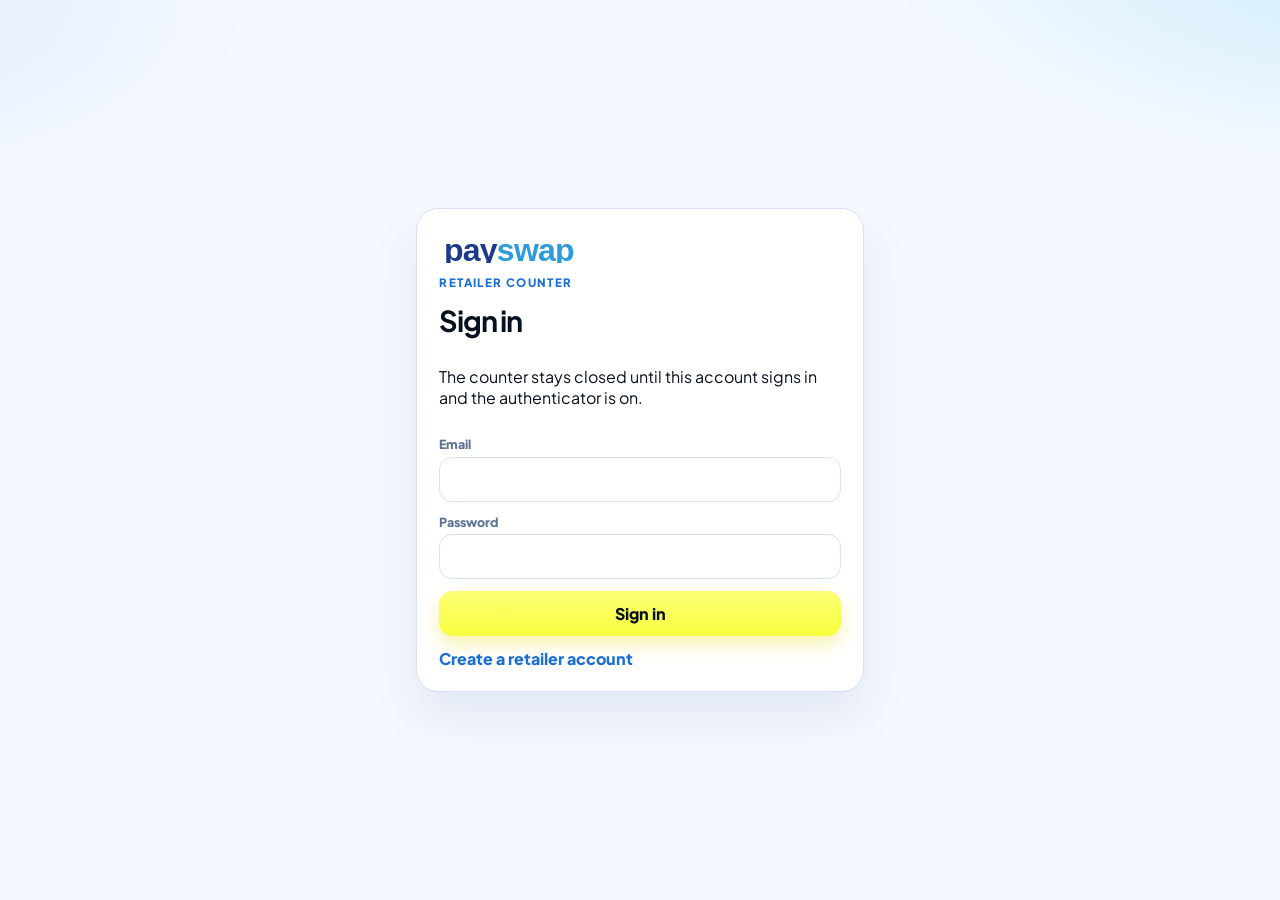
==== apps/payswap/index.html @ ba59623d "feat: connect both apps to the hub API ParkPe and PaySwap pages call the mounted session and voucher" ====
<!DOCTYPE html>
<html lang="en">
  <head>
    <meta charset="UTF-8" />
    <meta name="viewport" content="width=device-width, initial-scale=1" />
    <title>PaySwap</title>
    <link rel="icon" href="assets/payswap-logo.png" />
    <link rel="preconnect" href="https://fonts.googleapis.com" />
    <link rel="preconnect" href="https://fonts.gstatic.com" crossorigin />
    <link href="https://fonts.googleapis.com/css2?family=Plus+Jakarta+Sans:wght@500;600;700;800&family=Material+Symbols+Outlined:opsz,wght,FILL,GRAD@24,500,0,0&display=swap" rel="stylesheet" />
    <link rel="stylesheet" href="css/app.css?v=3" />
  </head>
  <body>
    <a class="skip" href="#content">Skip to counter</a>
    <div class="gate" id="gate">
      <form class="gate-card" id="auth-login" data-gate="login" autocomplete="on">
        <img src="assets/payswap-logo.svg" alt="PaySwap" />
        <p class="kicker">Retailer counter</p>
        <h1>Sign in</h1>
        <p>The counter stays closed until this account signs in and the authenticator is on.</p>
        <label class="field">Email<input name="email" type="email" autocomplete="username" required /></label>
        <label class="field">Password<input name="password" type="password" autocomplete="current-password" required /></label>
        <p class="error" data-auth-error hidden></p>
        <button class="btn yellow block" type="submit">Sign in</button>
        <button class="linkish" type="button" data-show="register">Create a retailer account</button>
      </form>
      <form class="gate-card" id="auth-register" data-gate="register" hidden autocomplete="on">
        <img src="assets/payswap-logo.svg" alt="PaySwap" />
        <p class="kicker">New outlet</p>
        <h1>Create account</h1>
        <p>Use 12 or more characters. The authenticator step comes right after this.</p>
        <label class="field">Email<input name="email" type="email" autocomplete="username" required /></label>
        <label class="field">Password<input name="password" type="password" autocomplete="new-password" minlength="12" required /></label>
        <p class="error" data-auth-error hidden></p>
        <button class="btn yellow block" type="submit">Create account</button>
        <button class="linkish" type="button" data-show="login">I already have an account</button>
      </form>
      <form class="gate-card" id="auth-mfa" data-gate="mfa" hidden>
        <p class="kicker">Second step</p>
        <h1>Authenticator code</h1>
        <p>Enter the 6-digit code from the authenticator app, or a backup code.</p>
        <label class="field">Code<input name="code" inputmode="text" autocomplete="one-time-code" required /></label>
        <p class="error" data-auth-error hidden></p>
        <button class="btn yellow block" type="submit">Open counter</button>
      </form>
      <section class="gate-card" id="auth-enroll" data-gate="enroll" hidden>
        <p class="kicker">Required</p>
        <h1>Turn on the authenticator</h1>
        <p>Add this key in Google Authenticator, Authy, or 1Password. The counter opens only after a code matches.</p>
        <button class="btn yellow block" type="button" id="start-enroll">Generate key</button>
        <p class="secret" data-enroll-secret hidden></p>
        <p class="codes" data-enroll-codes hidden></p>
        <form id="enroll-confirm">
          <label class="field">Code from the app<input name="code" inputmode="numeric" autocomplete="one-time-code" required /></label>
          <p class="error" data-auth-error hidden></p>
          <button class="btn yellow block" type="submit">Enable and open counter</button>
        </form>
      </section>
    </div>
    <div class="shell" hidden>
      <aside class="sidebar" id="sidebar">
        <a class="brand" href="#home">
          <img src="assets/payswap-logo.svg" alt="PaySwap" />
        </a>
        <nav aria-label="Retailer services">
          <p class="nav-label">Counter</p>
          <a class="nav is-on" href="#home" data-view="home"><span class="mi">dashboard</span> Home</a>
          <p class="nav-label">Services</p>
          <a class="nav" href="#aeps" data-view="aeps"><span class="mi">fingerprint</span> AEPS</a>
          <a class="nav" href="#dmt" data-view="dmt"><span class="mi">send</span> DMT</a>
          <a class="nav" href="#recharge" data-view="recharge"><span class="mi">smartphone</span> Recharges</a>
          <a class="nav" href="#bills" data-view="bills"><span class="mi">receipt_long</span> Bill pay</a>
          <a class="nav" href="#vouchers" data-view="vouchers"><span class="mi">confirmation_number</span> Vouchers</a>
          <p class="nav-label">Books</p>
          <a class="nav" href="#wallet" data-view="wallet"><span class="mi">account_balance_wallet</span> Float</a>
          <a class="nav" href="#transactions" data-view="transactions"><span class="mi">history</span> Transactions</a>
          <a class="nav" href="#support" data-view="support"><span class="mi">support_agent</span> Support</a>
        </nav>
        <div class="side-foot">
          <span class="live">Counter open</span>
          <strong>Outlet 1042</strong>
          <span>Gurugram</span>
          <button class="signout" id="logout" type="button">Sign out</button>
        </div>
      </aside>
      <div class="backdrop" hidden></div>
      <div class="workspace">
        <header class="top">
          <button class="icon-btn menu-btn" type="button" aria-label="Open menu" aria-expanded="false"><span class="mi">menu</span></button>
          <div>
            <p class="crumb" id="crumb">Home</p>
            <p class="outlet"><span class="live">Counter open</span> <span id="who">Outlet 1042 · Gurugram</span></p>
          </div>
          <a class="float-chip" href="#wallet">
            <span>Available float</span>
            <strong>₹48,250</strong>
          </a>
        </header>
        <main id="content" tabindex="-1">
          <div id="view"></div>
        </main>
      </div>
    </div>
    <div class="toast" id="toast" role="status" hidden></div>
    <script type="module" src="js/hub.js?v=1"></script>
    <script src="js/services.js?v=2"></script>
    <script src="js/session.js?v=1"></script>
    <script src="js/app.js?v=4"></script>
  </body>
</html>
---- apps/payswap/css/app.css ----
:root {
  --navy: #070e1f;
  --navy-2: #101e3d;
  --blue: #1b6fd4;
  --cyan: #00b4f0;
  --ice: #f4f8ff;
  --ink: #07101f;
  --muted: #5d7190;
  --line: #d7e3f4;
  --yellow: #f8ff3d;
  --lime: #c8ff00;
  --ok: #067647;
  --ok-bg: #dcfae6;
  --due: #b54708;
  --due-bg: #fef0c7;
  --side: 16.5rem;
  --header: 4.25rem;
  font-family: "Plus Jakarta Sans", Ubuntu, sans-serif;
  color: var(--ink);
  background: var(--ice);
}

* { box-sizing: border-box; }
[hidden] { display: none !important; }
body {
  margin: 0;
  min-height: 100dvh;
  background:
    radial-gradient(920px 420px at 110% -8%, rgba(0, 180, 240, 0.18), transparent 58%),
    radial-gradient(640px 360px at -8% 0%, rgba(27, 111, 212, 0.08), transparent 55%),
    var(--ice);
}
button, input, select { font: inherit; }
a { color: inherit; text-decoration: none; }
img { max-width: 100%; }

.mi {
  font-family: "Material Symbols Outlined";
  font-weight: normal;
  font-style: normal;
  font-size: 1.25rem;
  line-height: 1;
  display: inline-flex;
}

.skip {
  position: absolute;
  left: 0.75rem;
  top: -3rem;
  z-index: 20;
  background: var(--yellow);
  padding: 0.4rem 0.7rem;
  border-radius: 0.5rem;
}
.skip:focus { top: 0.75rem; }

.shell { min-height: 100dvh; }

.sidebar {
  position: fixed;
  inset: 0 auto 0 0;
  z-index: 30;
  display: flex;
  width: min(86vw, var(--side));
  flex-direction: column;
  gap: 0.35rem;
  background:
    radial-gradient(380px 160px at 0% 0%, rgba(0, 180, 240, 0.24), transparent 62%),
    linear-gradient(180deg, #10203c 0%, #070e1f 42%, #050914 100%);
  color: #f4f8ff;
  box-shadow: 12px 0 40px rgba(5, 9, 20, 0.12);
  padding: 1.1rem 0.85rem 1.25rem;
  transform: translateX(-105%);
  transition: transform 180ms ease;
}
.sidebar.is-open { transform: none; }

.brand {
  display: flex;
  align-items: center;
  margin-bottom: 0.35rem;
  padding: 0.15rem 0.45rem 0.85rem;
  border-bottom: 1px solid rgba(255, 255, 255, 0.08);
}
.brand img { height: 1.85rem; width: auto; max-width: 11.5rem; filter: saturate(1.15); }

.nav {
  display: flex;
  align-items: center;
  gap: 0.65rem;
  border-radius: 0.85rem;
  padding: 0.7rem 0.75rem;
  color: #c5d7ee;
  font-weight: 700;
}
.nav.is-on,
.nav:hover { background: rgba(255, 255, 255, 0.08); color: #fff; }
.nav .mi {
  width: 2rem;
  height: 2rem;
  place-items: center;
  border-radius: 0.65rem;
  background: rgba(255, 255, 255, 0.06);
  font-size: 1.15rem;
}
.nav.is-on { background: linear-gradient(90deg, rgba(0, 180, 240, 0.22), rgba(255, 255, 255, 0.04)); box-shadow: inset 3px 0 0 var(--cyan); }
.nav.is-on .mi { background: rgba(0, 180, 240, 0.28); color: #9aefff; }
.nav-label {
  margin: 0.85rem 0 0.15rem;
  padding: 0 0.75rem;
  color: #7f98b8;
  font-size: 0.68rem;
  font-weight: 800;
  letter-spacing: 0.12em;
  text-transform: uppercase;
}
.side-foot {
  margin-top: auto;
  display: grid;
  gap: 0.1rem;
  border-radius: 0.9rem;
  background: rgba(255, 255, 255, 0.05);
  padding: 0.75rem 0.85rem;
}
.side-foot strong { font-size: 0.92rem; }
.side-foot span:last-child { color: #8bb4d9; font-size: 0.75rem; font-weight: 700; }

.backdrop {
  position: fixed;
  inset: 0;
  z-index: 25;
  background: rgba(2, 4, 10, 0.45);
}

.workspace { min-width: 0; }

.top {
  position: sticky;
  top: 0;
  z-index: 10;
  display: flex;
  align-items: center;
  gap: 0.75rem;
  height: var(--header);
  border-bottom: 1px solid var(--line);
  background: rgba(244, 248, 255, 0.92);
  padding: 0 1rem;
  backdrop-filter: blur(10px);
}
.crumb { margin: 0; font-weight: 800; }
.outlet { margin: 0.1rem 0 0; color: var(--muted); font-size: 0.75rem; font-weight: 700; }
.live {
  display: inline-flex;
  align-items: center;
  gap: 0.35rem;
  margin-right: 0.35rem;
  color: var(--ok);
  font-weight: 800;
}
.live::before {
  content: "";
  width: 0.45rem;
  height: 0.45rem;
  border-radius: 50%;
  background: #12b76a;
  box-shadow: 0 0 0 4px rgba(18, 183, 106, 0.16);
}
.side-foot .live { margin: 0 0 0.2rem; font-size: 0.72rem; letter-spacing: 0.04em; text-transform: uppercase; }
.float-chip {
  margin-left: auto;
  display: grid;
  border-radius: 0.95rem;
  border: 1px solid rgba(0, 180, 240, 0.45);
  background: linear-gradient(180deg, #16315c, #070e1f);
  color: #fff;
  padding: 0.4rem 0.9rem;
  box-shadow: 0 10px 24px rgba(7, 14, 31, 0.16);
  transition: transform 160ms ease;
}
.float-chip:hover { transform: translateY(-1px); }
.float-chip span { color: #8bb4d9; font-size: 0.65rem; font-weight: 800; letter-spacing: 0.06em; text-transform: uppercase; }
.float-chip strong { font-size: 0.95rem; }
.icon-btn {
  display: grid;
  width: 2.5rem;
  height: 2.5rem;
  place-items: center;
  border: 1px solid var(--line);
  border-radius: 0.75rem;
  background: #fff;
  cursor: pointer;
}

main { padding: 1.1rem; }
.screen { display: grid; gap: 1rem; }

.hero, .card, .stat {
  border: 1px solid var(--line);
  border-radius: 1.15rem;
  background: #fff;
}
.hero {
  display: grid;
  gap: 0.35rem;
  border: 0;
  background:
    radial-gradient(circle at 100% 0%, rgba(0, 180, 240, 0.32), transparent 34%),
    linear-gradient(135deg, #ffffff 0%, #f5fbff 46%, #e4f5ff 100%);
  padding: 1.45rem 1.5rem;
  box-shadow: 0 18px 40px rgba(16, 42, 84, 0.07);
}
.kicker {
  margin: 0;
  color: var(--blue);
  font-size: 0.72rem;
  font-weight: 800;
  letter-spacing: 0.12em;
  text-transform: uppercase;
}
h1 { margin: 0; font-size: clamp(1.85rem, 3vw, 2.45rem); letter-spacing: -0.045em; }
.hero p, .card p { margin: 0.35rem 0 0; color: var(--muted); font-weight: 600; line-height: 1.5; }

.stats, .tiles, .split, .plans { display: grid; gap: 0.75rem; }
.stat { position: relative; overflow: hidden; padding: 1rem 1.05rem 0.95rem 1.1rem; }
.stat::before {
  content: "";
  position: absolute;
  left: 0;
  top: 0.85rem;
  bottom: 0.85rem;
  width: 3px;
  border-radius: 99px;
  background: linear-gradient(180deg, var(--cyan), var(--blue));
}
.stat:nth-child(2)::before { background: linear-gradient(180deg, #c8ff00, #1b6fd4); }
.stat:nth-child(3)::before { background: linear-gradient(180deg, var(--yellow), #00b4f0); }
.stat span { color: var(--muted); font-size: 0.75rem; font-weight: 700; }
.stat strong { display: block; margin-top: 0.25rem; font-size: 1.25rem; }

.tile, .op, .bank, .plan {
  display: flex;
  align-items: center;
  gap: 0.75rem;
  width: 100%;
  border: 1px solid var(--line);
  border-radius: 1rem;
  background: #fff;
  padding: 0.85rem;
  text-align: left;
  font-weight: 700;
  cursor: pointer;
  color: inherit;
}
.tile {
  display: grid;
  justify-items: start;
  min-height: 8.2rem;
  transition: transform 160ms ease, border-color 160ms ease, box-shadow 160ms ease;
}
.tile .mi, .mark {
  display: grid;
  width: 2.7rem;
  height: 2.7rem;
  place-items: center;
  border-radius: 0.85rem;
  background: linear-gradient(180deg, #f4fbff, #d9f3ff);
  color: #0b4f86;
}
.tile:hover, .op:hover, .bank:hover, .plan:hover {
  border-color: #7dcef0;
  transform: translateY(-2px);
  box-shadow: 0 12px 28px rgba(16, 62, 110, 0.08);
}
.plan { display: grid; justify-items: start; gap: 0.15rem; }
.plan small { color: var(--muted); font-weight: 700; }
.op.is-on, .bank.is-on, .tile.is-on {
  border-color: #0b4f86;
  background: #f3fbff;
  box-shadow: inset 3px 0 0 var(--cyan);
}
.plan.is-on { border-color: var(--navy); background: var(--navy); color: #fff; }
.plan.is-on small { color: #9fd8f2; }
.choice.is-on { border-color: var(--navy); background: var(--navy); color: #fff; }
.mark { flex: none; overflow: hidden; background: #fff; border: 1px solid var(--line); }
.mark img { width: 1.7rem; height: 1.7rem; object-fit: contain; }
.op span:last-child, .bank span:last-child { min-width: 0; }

.card { padding: 1rem; }
.card h2 { margin: 0 0 0.75rem; font-size: 1.05rem; }
.choices, .stack, .fields { display: grid; gap: 0.65rem; }
.choice {
  border: 1px solid var(--line);
  border-radius: 999px;
  background: #fff;
  padding: 0.45rem 0.8rem;
  font-weight: 800;
  cursor: pointer;
}
.choices { display: flex; flex-wrap: wrap; }

label.field { display: grid; gap: 0.3rem; font-size: 0.78rem; font-weight: 800; color: var(--muted); }
.field input, .field select, .field textarea {
  width: 100%;
  min-height: 2.8rem;
  border: 1px solid var(--line);
  border-radius: 0.8rem;
  padding: 0.65rem 0.75rem;
  color: var(--ink);
  font-weight: 700;
  outline: none;
}
.field textarea { min-height: 6rem; resize: vertical; }
.field input:focus, .field select:focus, .field textarea:focus { border-color: var(--cyan); box-shadow: 0 0 0 4px rgba(0, 180, 240, 0.18); }

.btn {
  display: inline-flex;
  min-height: 2.8rem;
  align-items: center;
  justify-content: center;
  gap: 0.35rem;
  width: fit-content;
  border: 0;
  border-radius: 0.85rem;
  background: var(--navy);
  color: var(--yellow);
  padding: 0 1rem;
  font-weight: 800;
  cursor: pointer;
}
.btn { transition: transform 160ms ease, box-shadow 160ms ease; }
.btn.yellow {
  background: linear-gradient(180deg, #fbff74, var(--yellow));
  color: var(--ink);
  box-shadow: 0 8px 18px rgba(232, 214, 20, 0.35);
}
.btn:hover { transform: translateY(-1px); }
.btn.block { width: 100%; }

.txn {
  display: flex;
  align-items: center;
  justify-content: space-between;
  gap: 0.75rem;
  border-bottom: 1px solid #eef3fb;
  padding: 0.75rem 0;
}
.txn:last-child { border-bottom: 0; }
.txn p { margin: 0.15rem 0 0; }
.txn strong { display: block; }
.pill {
  border-radius: 999px;
  padding: 0.15rem 0.45rem;
  font-size: 0.68rem;
  font-weight: 800;
  text-transform: uppercase;
}
.pill.ok { background: var(--ok-bg); color: var(--ok); }
.pill.wait { background: var(--due-bg); color: var(--due); }

.receipt {
  display: grid;
  gap: 0.35rem;
  border-radius: 1rem;
  background: #07101f;
  color: #f4f8ff;
  padding: 1rem;
}
.receipt span { color: #8bb4d9; font-size: 0.75rem; font-weight: 700; }
.receipt > strong, .receipt .kicker + strong { font-size: 1.35rem; }
.slip-row strong { font-size: 0.92rem; color: #fff; }

.ops { display: grid; gap: 0.45rem; max-height: 22rem; overflow: auto; }
.hint { color: var(--muted); font-size: 0.8rem; font-weight: 650; }

.toast {
  position: fixed;
  right: 1rem;
  bottom: 1rem;
  z-index: 40;
  max-width: 22rem;
  border-radius: 0.9rem;
  background: var(--navy);
  color: #fff;
  padding: 0.8rem 1rem;
  font-weight: 700;
}

@media (min-width: 720px) {
  .stats { grid-template-columns: repeat(3, minmax(0, 1fr)); }
  .tiles { grid-template-columns: repeat(2, minmax(0, 1fr)); }
  .fields.two { grid-template-columns: 1fr 1fr; }
  .plans { grid-template-columns: repeat(3, minmax(0, 1fr)); }
}
@media (min-width: 1024px) {
  .sidebar { transform: none; }
  .workspace { margin-left: var(--side); }
  .menu-btn, .backdrop { display: none !important; }
  .split { grid-template-columns: minmax(280px, 380px) minmax(0, 1fr); align-items: start; }
  .tiles { grid-template-columns: repeat(4, minmax(0, 1fr)); }
  .split > .panel { position: sticky; top: calc(var(--header) + 1rem); }
  main { padding: 1.4rem 1.6rem 2.4rem; }
}
@media (prefers-reduced-motion: reduce) {
  *, *::before, *::after { transition: none !important; }
}

:focus-visible { outline: 3px solid rgba(0, 180, 240, 0.55); outline-offset: 2px; }
main { max-width: 1180px; }

.page-head { display: grid; gap: 0.3rem; padding: 0.15rem 0.1rem 0.15rem; }
.page-head p { margin: 0; max-width: 40rem; color: var(--muted); font-weight: 600; }
.hero-row { align-items: end; }
.hero-row .btn { margin-top: 0.85rem; }

.stat em { display: block; margin-top: 0.35rem; color: var(--muted); font-size: 0.75rem; font-style: normal; font-weight: 700; }
.card, .stat, .tile, .op, .bank, .plan { box-shadow: 0 10px 30px rgba(16, 42, 84, 0.045); }
.card { border-radius: 1.25rem; }
.txn { border-radius: 0.8rem; padding: 0.75rem 0.35rem; }
.txn:hover { background: #f7fbff; }
.receipt {
  background:
    radial-gradient(280px 120px at 100% 0%, rgba(0, 180, 240, 0.22), transparent 60%),
    #07101f;
  box-shadow: inset 0 0 0 1px rgba(255, 255, 255, 0.06);
}
.top { box-shadow: 0 8px 24px rgba(16, 42, 84, 0.04); }

.steps { display: flex; gap: 0.45rem; margin: 0; padding: 0; list-style: none; }
.steps li {
  flex: 1;
  border-radius: 999px;
  background: #e7eef8;
  color: var(--muted);
  padding: 0.45rem 0.55rem;
  font-size: 0.75rem;
  font-weight: 800;
  text-align: center;
}
.steps li.is-on { background: var(--navy); color: #fff; }
.steps li.is-done { background: var(--ok-bg); color: var(--ok); }

.callout {
  display: flex;
  gap: 0.75rem;
  align-items: flex-start;
  border: 1px solid #f3df9a;
  border-radius: 1rem;
  background: #fff8e1;
  padding: 0.85rem 1rem;
}
.callout .mi { color: #8a6100; }
.callout strong { display: block; }
.callout p { margin: 0.2rem 0 0; }

.chips { display: flex; flex-wrap: wrap; gap: 0.4rem; }
.chip {
  border: 1px solid var(--line);
  border-radius: 999px;
  background: #fff;
  color: var(--ink);
  padding: 0.4rem 0.7rem;
  font-weight: 800;
  cursor: pointer;
}
.chip.is-on { border-color: var(--navy); background: var(--navy); color: var(--yellow); }

.search {
  width: 100%;
  min-height: 2.7rem;
  margin-bottom: 0.7rem;
  border: 1px solid var(--line);
  border-radius: 0.8rem;
  padding: 0.55rem 0.75rem;
  font-weight: 700;
  outline: none;
}
.search:focus { border-color: var(--cyan); box-shadow: 0 0 0 4px rgba(0, 180, 240, 0.18); }

.ops.grid { max-height: none; grid-template-columns: repeat(2, minmax(0, 1fr)); }
.op.logo-card { display: grid; justify-items: center; gap: 0.45rem; min-height: 6.4rem; text-align: center; }
.op.logo-card .mark, .picked .mark { width: 3rem; height: 3rem; }
.op.logo-card .mark img, .picked .mark img { width: 2.15rem; height: 2.15rem; }

.picked {
  display: flex;
  align-items: center;
  gap: 0.75rem;
  border-radius: 0.9rem;
  background: #f4f8ff;
  padding: 0.7rem;
}
.picked p { margin: 0.15rem 0 0; }

.txn { align-items: center; }
.txn-ico {
  display: grid;
  width: 2.4rem;
  height: 2.4rem;
  flex: none;
  place-items: center;
  border-radius: 0.75rem;
  background: #e7f6ff;
  color: #0b4f86;
}
.txn-copy { min-width: 0; flex: 1; }
.txn-side { display: grid; justify-items: end; gap: 0.25rem; }
.txn-side strong { white-space: nowrap; }

.slip-row { display: flex; justify-content: space-between; gap: 1rem; border-top: 1px solid rgba(255, 255, 255, 0.08); padding-top: 0.45rem; }
.receipt .hint { color: #9ec3de; }

.meter { height: 0.55rem; overflow: hidden; border-radius: 999px; background: #e7eef8; }
.meter span { display: block; height: 100%; border-radius: inherit; background: linear-gradient(90deg, var(--blue), var(--cyan)); }
.meter-copy { display: flex; justify-content: space-between; color: var(--muted); font-size: 0.78rem; font-weight: 700; }

.error { color: #b42318; font-size: 0.75rem; font-weight: 700; }
[aria-invalid="true"] { border-color: #f04438; }
.count { justify-self: end; color: var(--blue); }

button.nav { width: 100%; border: 0; background: transparent; color: #c5d7ee; cursor: pointer; text-align: left; }
.signout {
  margin-top: 0.55rem;
  border: 0;
  background: transparent;
  color: #9ec9e8;
  font: inherit;
  font-size: 0.78rem;
  font-weight: 800;
  text-align: left;
  cursor: pointer;
  padding: 0;
}
.gate {
  min-height: 100dvh;
  display: grid;
  place-items: center;
  padding: 1.5rem;
}
.gate-card {
  width: min(100%, 28rem);
  display: grid;
  gap: 0.75rem;
  border: 1px solid var(--line);
  border-radius: 1.4rem;
  background: #fff;
  padding: 1.4rem;
  box-shadow: 0 24px 50px rgba(16, 42, 84, 0.08);
}
.gate-card img { height: 2rem; width: auto; justify-self: start; }
.gate-card h1 { font-size: 1.8rem; }
.linkish {
  border: 0;
  background: transparent;
  color: var(--blue);
  font: inherit;
  font-weight: 800;
  cursor: pointer;
  justify-self: start;
  padding: 0;
}
.secret, .codes {
  border-radius: 0.8rem;
  background: #f4f8ff;
  padding: 0.75rem;
  font-weight: 800;
  word-break: break-all;
}
.filters { display: flex; gap: 0.4rem; overflow: auto; padding-bottom: 0.15rem; }
.empty-note { margin: 0.4rem 0; }

.split .tiles { grid-template-columns: 1fr; }
@media (min-width: 720px) {
  .hero-row { grid-template-columns: 1fr auto; }
  .page-head { grid-template-columns: 1fr 1fr; align-items: end; }
  .ops.grid { grid-template-columns: repeat(4, minmax(0, 1fr)); }
  .split .tiles { grid-template-columns: 1fr 1fr; }
}
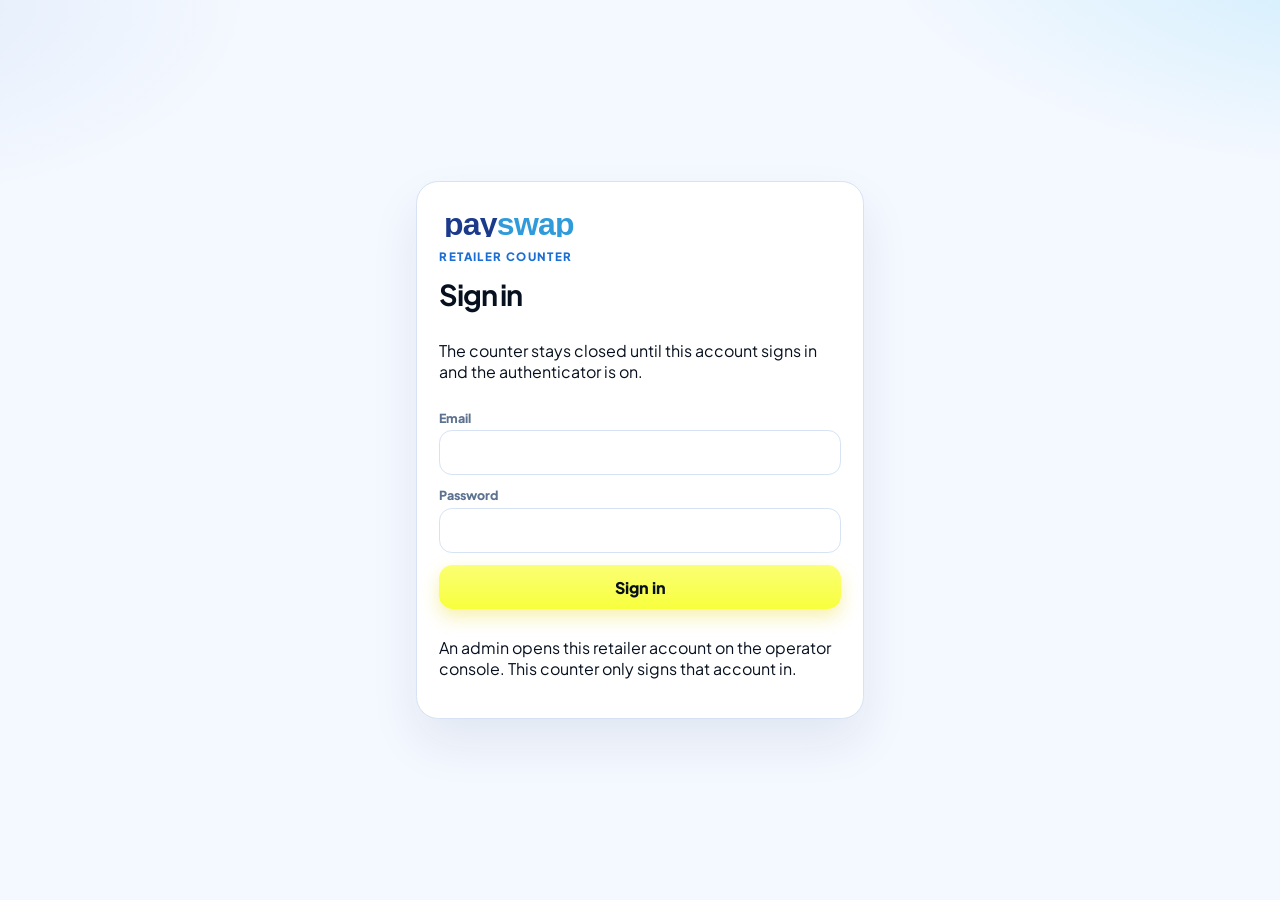
==== commit 89eb1016: "feat: add the operator desk and verified signup Operators create customer and retailer accounts, and" ====
--- a/apps/payswap/index.html
+++ b/apps/payswap/index.html
@@ -22,18 +22,7 @@
         <label class="field">Password<input name="password" type="password" autocomplete="current-password" required /></label>
         <p class="error" data-auth-error hidden></p>
         <button class="btn yellow block" type="submit">Sign in</button>
-        <button class="linkish" type="button" data-show="register">Create a retailer account</button>
-      </form>
-      <form class="gate-card" id="auth-register" data-gate="register" hidden autocomplete="on">
-        <img src="assets/payswap-logo.svg" alt="PaySwap" />
-        <p class="kicker">New outlet</p>
-        <h1>Create account</h1>
-        <p>Use 12 or more characters. The authenticator step comes right after this.</p>
-        <label class="field">Email<input name="email" type="email" autocomplete="username" required /></label>
-        <label class="field">Password<input name="password" type="password" autocomplete="new-password" minlength="12" required /></label>
-        <p class="error" data-auth-error hidden></p>
-        <button class="btn yellow block" type="submit">Create account</button>
-        <button class="linkish" type="button" data-show="login">I already have an account</button>
+        <p>An admin opens this retailer account on the operator console. This counter only signs that account in.</p>
       </form>
       <form class="gate-card" id="auth-mfa" data-gate="mfa" hidden>
         <p class="kicker">Second step</p>
@@ -104,7 +93,7 @@
     <div class="toast" id="toast" role="status" hidden></div>
     <script type="module" src="js/hub.js?v=1"></script>
     <script src="js/services.js?v=2"></script>
-    <script src="js/session.js?v=1"></script>
-    <script src="js/app.js?v=4"></script>
+    <script type="module" src="js/session.js?v=4"></script>
+    <script type="module" src="js/app.js?v=7"></script>
   </body>
 </html>
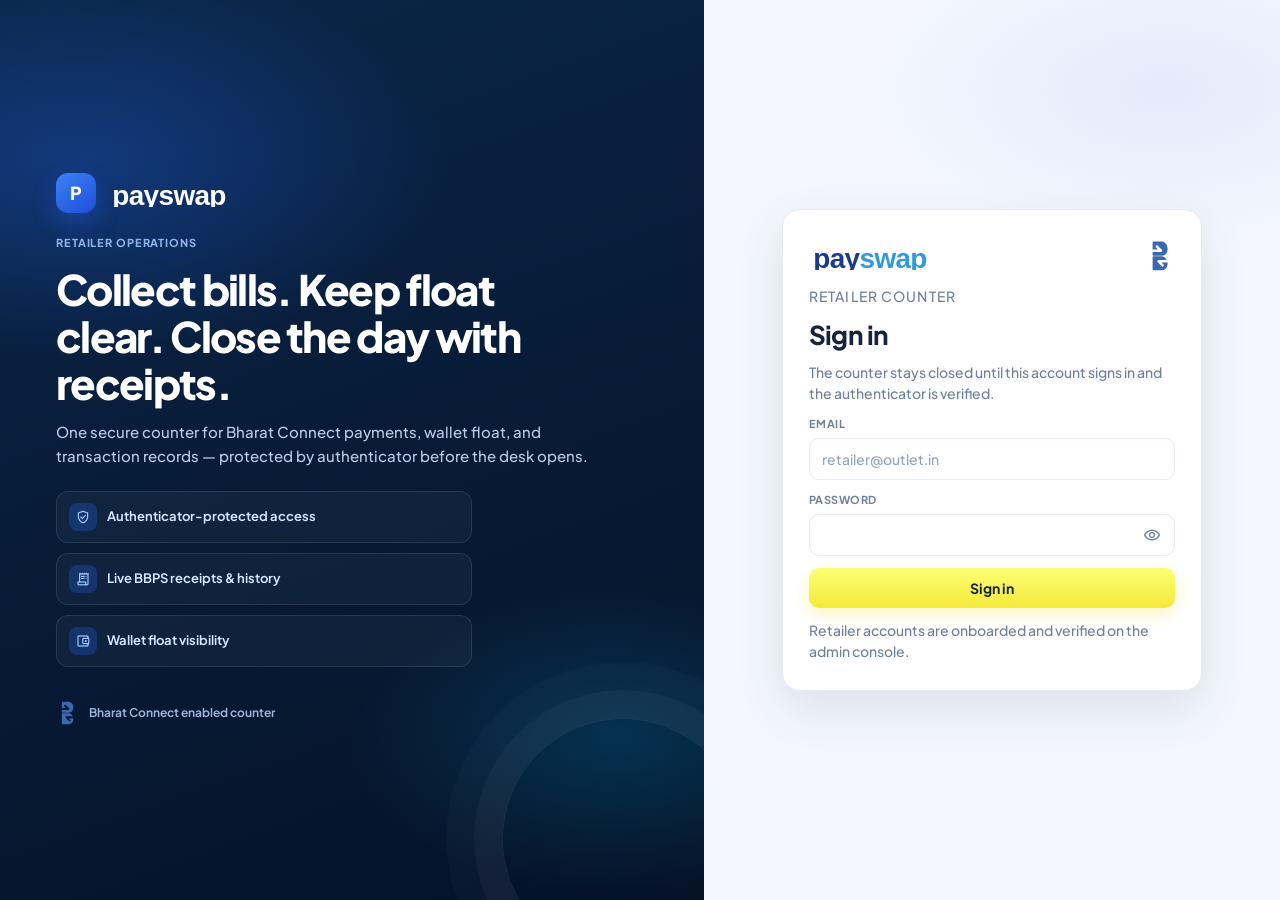
==== commit e5b74c9e: "feat: settle retailer commission and open service sheets on the desk Track BBPS, wallet, TDS, and pe" ====
--- a/apps/payswap/index.html
+++ b/apps/payswap/index.html
@@ -8,43 +8,83 @@
     <link rel="preconnect" href="https://fonts.googleapis.com" />
     <link rel="preconnect" href="https://fonts.gstatic.com" crossorigin />
     <link href="https://fonts.googleapis.com/css2?family=Plus+Jakarta+Sans:wght@500;600;700;800&family=Material+Symbols+Outlined:opsz,wght,FILL,GRAD@24,500,0,0&display=swap" rel="stylesheet" />
-    <link rel="stylesheet" href="css/app.css?v=3" />
+    <link rel="stylesheet" href="css/app.css?v=27" />
   </head>
   <body>
     <a class="skip" href="#content">Skip to counter</a>
     <div class="gate" id="gate">
-      <form class="gate-card" id="auth-login" data-gate="login" autocomplete="on">
-        <img src="assets/payswap-logo.svg" alt="PaySwap" />
-        <p class="kicker">Retailer counter</p>
-        <h1>Sign in</h1>
-        <p>The counter stays closed until this account signs in and the authenticator is on.</p>
-        <label class="field">Email<input name="email" type="email" autocomplete="username" required /></label>
-        <label class="field">Password<input name="password" type="password" autocomplete="current-password" required /></label>
-        <p class="error" data-auth-error hidden></p>
-        <button class="btn yellow block" type="submit">Sign in</button>
-        <p>An admin opens this retailer account on the operator console. This counter only signs that account in.</p>
-      </form>
-      <form class="gate-card" id="auth-mfa" data-gate="mfa" hidden>
-        <p class="kicker">Second step</p>
-        <h1>Authenticator code</h1>
-        <p>Enter the 6-digit code from the authenticator app, or a backup code.</p>
-        <label class="field">Code<input name="code" inputmode="text" autocomplete="one-time-code" required /></label>
-        <p class="error" data-auth-error hidden></p>
-        <button class="btn yellow block" type="submit">Open counter</button>
-      </form>
-      <section class="gate-card" id="auth-enroll" data-gate="enroll" hidden>
-        <p class="kicker">Required</p>
-        <h1>Turn on the authenticator</h1>
-        <p>Add this key in Google Authenticator, Authy, or 1Password. The counter opens only after a code matches.</p>
-        <button class="btn yellow block" type="button" id="start-enroll">Generate key</button>
-        <p class="secret" data-enroll-secret hidden></p>
-        <p class="codes" data-enroll-codes hidden></p>
-        <form id="enroll-confirm">
-          <label class="field">Code from the app<input name="code" inputmode="numeric" autocomplete="one-time-code" required /></label>
+      <section class="gate-context" aria-label="PaySwap retailer counter">
+        <div class="gate-context-brand">
+          <span class="gate-context-mark" aria-hidden="true">P</span>
+          <img src="assets/payswap-logo.svg" alt="PaySwap" />
+        </div>
+        <p class="kicker">Retailer operations</p>
+        <h2 class="gate-context-title">Collect bills. Keep float clear. Close the day with receipts.</h2>
+        <p class="gate-context-copy">One secure counter for Bharat Connect payments, wallet float, and transaction records — protected by authenticator before the desk opens.</p>
+        <ul class="gate-context-points">
+          <li><span class="mi" aria-hidden="true">verified_user</span> Authenticator-protected access</li>
+          <li><span class="mi" aria-hidden="true">receipt_long</span> Live BBPS receipts &amp; history</li>
+          <li><span class="mi" aria-hidden="true">account_balance_wallet</span> Wallet float visibility</li>
+        </ul>
+        <div class="gate-context-foot">
+          <img class="gate-bc-mnemonic" src="assets/bbps/b-mnemonic.svg" alt="" />
+          <span>Bharat Connect enabled counter</span>
+        </div>
+      </section>
+      <div class="gate-panel">
+        <form class="gate-card" id="auth-login" data-gate="login" autocomplete="on">
+          <div class="gate-brand-row">
+            <img src="assets/payswap-logo.svg" alt="PaySwap" />
+            <!-- Stage-1 entry: B mnemonic (not B Assured; Assured is success/receipt only) -->
+            <img class="gate-bc-mnemonic" src="assets/bbps/b-mnemonic.svg" alt="Bharat Connect" />
+          </div>
+          <p class="kicker">Retailer counter</p>
+          <h1>Sign in</h1>
+          <p>The counter stays closed until this account signs in and the authenticator is verified.</p>
+          <label class="field">Email<input name="email" type="email" autocomplete="username" required placeholder="retailer@outlet.in" /></label>
+          <label class="field">Password
+            <span class="gate-pass">
+              <input name="password" type="password" autocomplete="current-password" required />
+              <button class="gate-reveal" type="button" data-reveal aria-label="Show password"><span class="mi" aria-hidden="true">visibility</span></button>
+            </span>
+          </label>
           <p class="error" data-auth-error hidden></p>
-          <button class="btn yellow block" type="submit">Enable and open counter</button>
+          <button class="btn yellow block" type="submit">Sign in</button>
+          <p class="gate-footnote">Retailer accounts are onboarded and verified on the admin console.</p>
         </form>
-      </section>
+        <form class="gate-card" id="auth-mfa" data-gate="mfa" hidden>
+          <p class="kicker">Second step</p>
+          <h1>Authenticator code</h1>
+          <p>Enter the 6-digit code from the authenticator app, or a backup code.</p>
+          <label class="field">Code<input name="code" inputmode="text" autocomplete="one-time-code" required placeholder="6-digit code" /></label>
+          <p class="error" data-auth-error hidden></p>
+          <button class="btn yellow block" type="submit">Open counter</button>
+        </form>
+        <section class="gate-card" id="auth-enroll" data-gate="enroll" hidden>
+          <p class="kicker">Required</p>
+          <h1>Turn on the authenticator</h1>
+          <p>Scan the QR, or type the key. The counter opens only after a code matches.</p>
+          <button class="btn yellow block" type="button" id="start-enroll">Generate key</button>
+          <div class="qr" data-enroll-qr hidden>
+            <canvas data-enroll-qr-canvas width="196" height="196" aria-label="Authenticator QR"></canvas>
+            <p>Scan this with the authenticator app.</p>
+          </div>
+          <p class="secret" data-enroll-secret hidden></p>
+          <p class="codes" data-enroll-codes hidden></p>
+          <form id="enroll-confirm">
+            <label class="field">Code from the app<input name="code" inputmode="numeric" autocomplete="one-time-code" required /></label>
+            <p class="error" data-auth-error hidden></p>
+            <button class="btn yellow block" type="submit">Enable and open counter</button>
+          </form>
+        </section>
+        <section class="gate-card gate-card-done" id="auth-signed-out" data-gate="signed-out" hidden>
+          <div class="gate-done-badge" aria-hidden="true"><span class="mi">check_circle</span></div>
+          <p class="kicker">Session closed</p>
+          <h1>Signed out</h1>
+          <p>This retailer counter is locked. Sign in again when you are ready to collect.</p>
+          <button class="btn yellow block" type="button" data-gate-show="login">Sign in again</button>
+        </section>
+      </div>
     </div>
     <div class="shell" hidden>
       <aside class="sidebar" id="sidebar">
@@ -54,21 +94,22 @@
         <nav aria-label="Retailer services">
           <p class="nav-label">Counter</p>
           <a class="nav is-on" href="#home" data-view="home"><span class="mi">dashboard</span> Home</a>
-          <p class="nav-label">Services</p>
-          <a class="nav" href="#aeps" data-view="aeps"><span class="mi">fingerprint</span> AEPS</a>
-          <a class="nav" href="#dmt" data-view="dmt"><span class="mi">send</span> DMT</a>
-          <a class="nav" href="#recharge" data-view="recharge"><span class="mi">smartphone</span> Recharges</a>
-          <a class="nav" href="#bills" data-view="bills"><span class="mi">receipt_long</span> Bill pay</a>
-          <a class="nav" href="#vouchers" data-view="vouchers"><span class="mi">confirmation_number</span> Vouchers</a>
-          <p class="nav-label">Books</p>
-          <a class="nav" href="#wallet" data-view="wallet"><span class="mi">account_balance_wallet</span> Float</a>
-          <a class="nav" href="#transactions" data-view="transactions"><span class="mi">history</span> Transactions</a>
-          <a class="nav" href="#support" data-view="support"><span class="mi">support_agent</span> Support</a>
+          <p class="nav-label" data-nav-group="services">Services</p>
+          <a class="nav" href="#bills" data-view="bills" data-service="bbps"><img class="nav-bc-mnemonic" src="assets/bbps/b-mnemonic.svg" alt="" /> Bill pay</a>
+          <a class="nav" href="#recharge" data-view="recharge" data-service="recharge" hidden><span class="mi">smartphone</span> Recharges</a>
+          <a class="nav" href="#vouchers" data-view="vouchers" data-service="vouchers" hidden><span class="mi">confirmation_number</span> Vouchers</a>
+          <a class="nav" href="#dmt" data-view="dmt" data-service="dmt" hidden><span class="mi">send</span> DMT</a>
+          <a class="nav" href="#aeps" data-view="aeps" data-service="aeps" hidden><span class="mi">fingerprint</span> AEPS</a>
+          <p class="nav-label">Books &amp; Account</p>
+          <a class="nav" href="#wallet" data-view="wallet" data-service="wallet"><span class="mi">account_balance_wallet</span> Float and Ledger</a>
+          <a class="nav" href="#transactions" data-view="transactions" data-service="transactions"><span class="mi">history</span> Transactions</a>
+          <a class="nav" href="#profile" data-view="profile" data-service="profile"><span class="mi">person</span> Profile &amp; KYC</a>
+          <a class="nav" href="#support" data-view="support" data-service="support"><span class="mi">support_agent</span> Support</a>
         </nav>
         <div class="side-foot">
-          <span class="live">Counter open</span>
-          <strong>Outlet 1042</strong>
-          <span>Gurugram</span>
+          <span class="demo-status">Secure session</span>
+          <strong id="retailer-name">Retailer counter</strong>
+          <span id="retailer-account-id">Account ready</span>
           <button class="signout" id="logout" type="button">Sign out</button>
         </div>
       </aside>
@@ -78,11 +119,11 @@
           <button class="icon-btn menu-btn" type="button" aria-label="Open menu" aria-expanded="false"><span class="mi">menu</span></button>
           <div>
             <p class="crumb" id="crumb">Home</p>
-            <p class="outlet"><span class="live">Counter open</span> <span id="who">Outlet 1042 · Gurugram</span></p>
+            <p class="outlet"><span class="demo-status" id="kyc-badge">Retailer</span> <span id="who"></span></p>
           </div>
-          <a class="float-chip" href="#wallet">
-            <span>Available float</span>
-            <strong>₹48,250</strong>
+          <a class="float-chip" href="#wallet" id="header-wallet-chip">
+            <span>Available wallet</span>
+            <strong data-header-balance>₹0.00</strong>
           </a>
         </header>
         <main id="content" tabindex="-1">
@@ -90,10 +131,10 @@
         </main>
       </div>
     </div>
-    <div class="toast" id="toast" role="status" hidden></div>
-    <script type="module" src="js/hub.js?v=1"></script>
-    <script src="js/services.js?v=2"></script>
-    <script type="module" src="js/session.js?v=4"></script>
-    <script type="module" src="js/app.js?v=7"></script>
+    <script type="module" src="js/hub.js?v=5"></script>
+    <script src="js/services.js?v=24"></script>
+    <script type="module" src="js/session.js?v=6"></script>
+    <script src="js/qr.js?v=8"></script>
+    <script type="module" src="js/app.js?v=41"></script>
   </body>
 </html>
--- a/apps/payswap/css/app.css
+++ b/apps/payswap/css/app.css
@@ -1,59 +1,87 @@
+/* PaySwap retailer counter. Palette stays in this file. ParkPe does not load it. */
 :root {
-  --navy: #070e1f;
-  --navy-2: #101e3d;
-  --blue: #1b6fd4;
+  --canvas: #f5f7fb;
+  --surface: #ffffff;
+  --ink: #17233b;
+  --muted: #71809a;
+  --line: #e7ecf4;
+  --line-soft: #f0f3f8;
+  --navy: #0b2744;
+  --navy-2: #12355c;
+  --blue: #2563eb;
+  --blue-soft: #edf4ff;
   --cyan: #00b4f0;
-  --ice: #f4f8ff;
-  --ink: #07101f;
-  --muted: #5d7190;
-  --line: #d7e3f4;
-  --yellow: #f8ff3d;
-  --lime: #c8ff00;
-  --ok: #067647;
-  --ok-bg: #dcfae6;
-  --due: #b54708;
-  --due-bg: #fef0c7;
-  --side: 16.5rem;
-  --header: 4.25rem;
-  font-family: "Plus Jakarta Sans", Ubuntu, sans-serif;
+  --yellow: #f5e93a;
+  --ok: #13845e;
+  --ok-bg: #eaf8f2;
+  --due: #b47a20;
+  --due-bg: #fff6e8;
+  --danger: #cf4d57;
+  --danger-bg: #fff0f0;
+  --shadow: 0 8px 28px rgba(29, 52, 91, 0.055);
+  --radius: 16px;
+  --radius-sm: 10px;
+  --side: 252px;
+  --header: 72px;
+  --space-1: 4px;
+  --space-2: 8px;
+  --space-3: 12px;
+  --space-4: 16px;
+  --space-5: 24px;
+  --space-6: 32px;
+  font-family: "Plus Jakarta Sans", Inter, ui-sans-serif, system-ui, sans-serif;
   color: var(--ink);
-  background: var(--ice);
+  background: var(--canvas);
+  -webkit-font-smoothing: antialiased;
 }
 
 * { box-sizing: border-box; }
 [hidden] { display: none !important; }
+
 body {
   margin: 0;
   min-height: 100dvh;
-  background:
-    radial-gradient(920px 420px at 110% -8%, rgba(0, 180, 240, 0.18), transparent 58%),
-    radial-gradient(640px 360px at -8% 0%, rgba(27, 111, 212, 0.08), transparent 55%),
-    var(--ice);
-}
-button, input, select { font: inherit; }
+  background: var(--canvas);
+  color: var(--ink);
+  line-height: 1.45;
+}
+
+button, input, select, textarea { font: inherit; color: inherit; }
+button { cursor: pointer; }
 a { color: inherit; text-decoration: none; }
-img { max-width: 100%; }
+img { max-width: 100%; display: block; }
+p { margin: 0; }
+h1, h2 { margin: 0; letter-spacing: -0.02em; }
+h1 { font-size: 24px; font-weight: 750; line-height: 1.2; }
+h2 { font-size: 15px; font-weight: 700; }
 
 .mi {
   font-family: "Material Symbols Outlined";
   font-weight: normal;
   font-style: normal;
-  font-size: 1.25rem;
+  font-size: 20px;
   line-height: 1;
   display: inline-flex;
+  align-items: center;
+  justify-content: center;
 }
 
 .skip {
   position: absolute;
-  left: 0.75rem;
-  top: -3rem;
-  z-index: 20;
+  left: 12px;
+  top: -48px;
+  z-index: 40;
+  border-radius: 8px;
   background: var(--yellow);
-  padding: 0.4rem 0.7rem;
-  border-radius: 0.5rem;
-}
-.skip:focus { top: 0.75rem; }
-
+  color: var(--ink);
+  padding: 8px 12px;
+  font-size: 13px;
+  font-weight: 700;
+}
+.skip:focus { top: 12px; }
+:focus-visible { outline: 2px solid var(--blue); outline-offset: 2px; }
+
+/* ── Shell ── */
 .shell { min-height: 100dvh; }
 
 .sidebar {
@@ -63,73 +91,135 @@
   display: flex;
   width: min(86vw, var(--side));
   flex-direction: column;
-  gap: 0.35rem;
-  background:
-    radial-gradient(380px 160px at 0% 0%, rgba(0, 180, 240, 0.24), transparent 62%),
-    linear-gradient(180deg, #10203c 0%, #070e1f 42%, #050914 100%);
+  gap: var(--space-2);
+  padding: 20px 14px 16px;
+  background: linear-gradient(180deg, #12355c 0%, #0b2744 48%, #081c33 100%);
   color: #f4f8ff;
-  box-shadow: 12px 0 40px rgba(5, 9, 20, 0.12);
-  padding: 1.1rem 0.85rem 1.25rem;
   transform: translateX(-105%);
-  transition: transform 180ms ease;
+  transition: transform 160ms ease;
 }
 .sidebar.is-open { transform: none; }
 
 .brand {
   display: flex;
   align-items: center;
-  margin-bottom: 0.35rem;
-  padding: 0.15rem 0.45rem 0.85rem;
-  border-bottom: 1px solid rgba(255, 255, 255, 0.08);
-}
-.brand img { height: 1.85rem; width: auto; max-width: 11.5rem; filter: saturate(1.15); }
+  margin-bottom: 4px;
+  padding: 4px 8px 16px;
+  border-bottom: 1px solid rgba(255, 255, 255, 0.1);
+}
+.brand img { height: 28px; width: auto; max-width: 160px; }
+
+.nav-label {
+  margin: 16px 0 4px;
+  padding: 0 12px;
+  color: #8aa3bf;
+  font-size: 10px;
+  font-weight: 750;
+  letter-spacing: 1.1px;
+  text-transform: uppercase;
+}
 
 .nav {
   display: flex;
   align-items: center;
-  gap: 0.65rem;
-  border-radius: 0.85rem;
-  padding: 0.7rem 0.75rem;
+  gap: 12px;
+  width: 100%;
+  border: 0;
+  border-radius: 10px;
+  background: transparent;
   color: #c5d7ee;
-  font-weight: 700;
-}
-.nav.is-on,
-.nav:hover { background: rgba(255, 255, 255, 0.08); color: #fff; }
+  padding: 10px 12px;
+  font-size: 14px;
+  font-weight: 600;
+  text-align: left;
+  transition: background 150ms, color 150ms;
+}
+button.nav { cursor: pointer; }
 .nav .mi {
-  width: 2rem;
-  height: 2rem;
-  place-items: center;
-  border-radius: 0.65rem;
+  width: 32px;
+  height: 32px;
+  border-radius: 9px;
   background: rgba(255, 255, 255, 0.06);
-  font-size: 1.15rem;
-}
-.nav.is-on { background: linear-gradient(90deg, rgba(0, 180, 240, 0.22), rgba(255, 255, 255, 0.04)); box-shadow: inset 3px 0 0 var(--cyan); }
-.nav.is-on .mi { background: rgba(0, 180, 240, 0.28); color: #9aefff; }
-.nav-label {
-  margin: 0.85rem 0 0.15rem;
-  padding: 0 0.75rem;
-  color: #7f98b8;
-  font-size: 0.68rem;
-  font-weight: 800;
-  letter-spacing: 0.12em;
-  text-transform: uppercase;
-}
+  font-size: 18px;
+}
+.nav-bc-mnemonic {
+  width: 22px;
+  height: 22px;
+  object-fit: contain;
+  flex: none;
+}
+.nav:hover { background: rgba(255, 255, 255, 0.07); color: #fff; }
+.nav.is-on {
+  background: rgba(37, 99, 235, 0.22);
+  color: #fff;
+  box-shadow: inset 3px 0 0 #4f83f1;
+}
+.nav.is-on .mi { background: rgba(79, 131, 241, 0.28); color: #b7d0ff; }
+
 .side-foot {
   margin-top: auto;
   display: grid;
-  gap: 0.1rem;
-  border-radius: 0.9rem;
-  background: rgba(255, 255, 255, 0.05);
-  padding: 0.75rem 0.85rem;
-}
-.side-foot strong { font-size: 0.92rem; }
-.side-foot span:last-child { color: #8bb4d9; font-size: 0.75rem; font-weight: 700; }
+  gap: 4px;
+  border-radius: 12px;
+  background: rgba(255, 255, 255, 0.06);
+  padding: 12px;
+}
+.side-foot strong { font-size: 13px; font-weight: 700; }
+.side-foot > span:not(.demo-status) {
+  color: #8bb4d9;
+  font-size: 12px;
+  font-weight: 600;
+}
+
+.demo-status {
+  display: inline-flex;
+  align-items: center;
+  gap: 6px;
+  width: fit-content;
+  border-radius: 999px;
+  background: var(--ok-bg);
+  color: var(--ok);
+  padding: 3px 8px;
+  font-size: 10px;
+  font-weight: 750;
+  letter-spacing: 0.04em;
+  text-transform: uppercase;
+}
+.demo-status::before {
+  content: "";
+  width: 6px;
+  height: 6px;
+  border-radius: 50%;
+  background: #18a477;
+}
+.demo-status.is-verified,
+.top .demo-status.is-verified {
+  background: var(--ok-bg);
+  color: var(--ok);
+}
+.side-foot .demo-status { margin-bottom: 2px; }
+.top .demo-status { margin-right: 6px; }
+
+.signout {
+  margin-top: 8px;
+  border: 1px solid rgba(255, 255, 255, 0.14);
+  border-radius: 10px;
+  background: transparent;
+  color: #cfe3f5;
+  padding: 8px 10px;
+  font-size: 13px;
+  font-weight: 700;
+  text-align: center;
+  transition: background 150ms;
+}
+.signout:hover { background: rgba(255, 255, 255, 0.08); }
 
 .backdrop {
   position: fixed;
   inset: 0;
   z-index: 25;
-  background: rgba(2, 4, 10, 0.45);
+  border: 0;
+  background: rgba(8, 18, 36, 0.48);
 }
 
 .workspace { min-width: 0; }
@@ -140,438 +230,2319 @@
   z-index: 10;
   display: flex;
   align-items: center;
-  gap: 0.75rem;
+  gap: 12px;
   height: var(--header);
   border-bottom: 1px solid var(--line);
-  background: rgba(244, 248, 255, 0.92);
-  padding: 0 1rem;
-  backdrop-filter: blur(10px);
-}
-.crumb { margin: 0; font-weight: 800; }
-.outlet { margin: 0.1rem 0 0; color: var(--muted); font-size: 0.75rem; font-weight: 700; }
-.live {
-  display: inline-flex;
-  align-items: center;
-  gap: 0.35rem;
-  margin-right: 0.35rem;
-  color: var(--ok);
-  font-weight: 800;
-}
-.live::before {
-  content: "";
-  width: 0.45rem;
-  height: 0.45rem;
-  border-radius: 50%;
-  background: #12b76a;
-  box-shadow: 0 0 0 4px rgba(18, 183, 106, 0.16);
-}
-.side-foot .live { margin: 0 0 0.2rem; font-size: 0.72rem; letter-spacing: 0.04em; text-transform: uppercase; }
+  background: rgba(255, 255, 255, 0.88);
+  backdrop-filter: blur(12px);
+  padding: 0 24px;
+}
+.top > div:not(.float-chip) { min-width: 0; }
+.crumb { margin: 0; font-size: 18px; font-weight: 750; letter-spacing: -0.03em; }
+.outlet {
+  margin: 2px 0 0;
+  color: var(--muted);
+  font-size: 12px;
+  font-weight: 600;
+  overflow: hidden;
+  text-overflow: ellipsis;
+  white-space: nowrap;
+}
+
 .float-chip {
   margin-left: auto;
   display: grid;
-  border-radius: 0.95rem;
-  border: 1px solid rgba(0, 180, 240, 0.45);
-  background: linear-gradient(180deg, #16315c, #070e1f);
-  color: #fff;
-  padding: 0.4rem 0.9rem;
-  box-shadow: 0 10px 24px rgba(7, 14, 31, 0.16);
-  transition: transform 160ms ease;
-}
-.float-chip:hover { transform: translateY(-1px); }
-.float-chip span { color: #8bb4d9; font-size: 0.65rem; font-weight: 800; letter-spacing: 0.06em; text-transform: uppercase; }
-.float-chip strong { font-size: 0.95rem; }
+  gap: 2px;
+  border: 1px solid var(--line);
+  border-radius: 12px;
+  background: var(--surface);
+  color: var(--ink);
+  padding: 8px 14px;
+  box-shadow: var(--shadow);
+  transition: border-color 150ms, transform 150ms;
+}
+.float-chip:hover { border-color: #b7cdfb; transform: translateY(-1px); }
+.float-chip span {
+  color: var(--muted);
+  font-size: 10px;
+  font-weight: 750;
+  letter-spacing: 0.06em;
+  text-transform: uppercase;
+}
+.float-chip strong { font-size: 15px; font-weight: 750; font-variant-numeric: tabular-nums; }
+
 .icon-btn {
   display: grid;
-  width: 2.5rem;
-  height: 2.5rem;
+  width: 40px;
+  height: 40px;
   place-items: center;
   border: 1px solid var(--line);
-  border-radius: 0.75rem;
-  background: #fff;
-  cursor: pointer;
-}
-
-main { padding: 1.1rem; }
-.screen { display: grid; gap: 1rem; }
-
+  border-radius: 10px;
+  background: var(--surface);
+  color: var(--ink);
+}
+
+main {
+  max-width: 1180px;
+  margin: 0 auto;
+  padding: 24px 24px 40px;
+}
+main:has(.retail-bbps) {
+  max-width: none;
+  width: 100%;
+  margin: 0;
+  padding: 10px 12px 12px;
+  overflow: hidden;
+}
+.workspace:has(.retail-bbps) {
+  min-height: 100dvh;
+  overflow: hidden;
+}
+.screen { display: grid; gap: var(--space-4); }
+
+/* ── Surfaces ── */
 .hero, .card, .stat {
   border: 1px solid var(--line);
-  border-radius: 1.15rem;
-  background: #fff;
-}
+  border-radius: var(--radius);
+  background: var(--surface);
+  box-shadow: var(--shadow);
+}
+
 .hero {
   display: grid;
-  gap: 0.35rem;
-  border: 0;
+  gap: 8px;
+  padding: 20px 24px;
   background:
-    radial-gradient(circle at 100% 0%, rgba(0, 180, 240, 0.32), transparent 34%),
-    linear-gradient(135deg, #ffffff 0%, #f5fbff 46%, #e4f5ff 100%);
-  padding: 1.45rem 1.5rem;
-  box-shadow: 0 18px 40px rgba(16, 42, 84, 0.07);
-}
+    radial-gradient(420px 160px at 100% 0%, rgba(37, 99, 235, 0.12), transparent 60%),
+    var(--surface);
+}
+.hero-row { align-items: end; }
+.hero-row .btn { margin-top: 4px; }
 .kicker {
   margin: 0;
   color: var(--blue);
-  font-size: 0.72rem;
-  font-weight: 800;
-  letter-spacing: 0.12em;
+  font-size: 11px;
+  font-weight: 750;
+  letter-spacing: 0.08em;
   text-transform: uppercase;
 }
-h1 { margin: 0; font-size: clamp(1.85rem, 3vw, 2.45rem); letter-spacing: -0.045em; }
-.hero p, .card p { margin: 0.35rem 0 0; color: var(--muted); font-weight: 600; line-height: 1.5; }
-
-.stats, .tiles, .split, .plans { display: grid; gap: 0.75rem; }
-.stat { position: relative; overflow: hidden; padding: 1rem 1.05rem 0.95rem 1.1rem; }
+.hero p, .card > p, .page-head p {
+  color: var(--muted);
+  font-size: 14px;
+  font-weight: 500;
+  line-height: 1.5;
+}
+.hero p { margin-top: 4px; }
+
+.page-head { display: grid; gap: 8px; padding: 4px 0; }
+.page-head p { max-width: 42rem; }
+
+.stats, .tiles, .split, .plans { display: grid; gap: 12px; }
+.stat {
+  position: relative;
+  overflow: hidden;
+  padding: 16px 18px 16px 20px;
+}
 .stat::before {
   content: "";
   position: absolute;
   left: 0;
-  top: 0.85rem;
-  bottom: 0.85rem;
+  top: 14px;
+  bottom: 14px;
   width: 3px;
   border-radius: 99px;
-  background: linear-gradient(180deg, var(--cyan), var(--blue));
-}
-.stat:nth-child(2)::before { background: linear-gradient(180deg, #c8ff00, #1b6fd4); }
-.stat:nth-child(3)::before { background: linear-gradient(180deg, var(--yellow), #00b4f0); }
-.stat span { color: var(--muted); font-size: 0.75rem; font-weight: 700; }
-.stat strong { display: block; margin-top: 0.25rem; font-size: 1.25rem; }
+  background: var(--blue);
+}
+.stat:nth-child(2)::before { background: #18a477; }
+.stat:nth-child(3)::before { background: #c78319; }
+.stat span {
+  color: var(--muted);
+  font-size: 11px;
+  font-weight: 700;
+  letter-spacing: 0.04em;
+  text-transform: uppercase;
+}
+.stat strong {
+  display: block;
+  margin-top: 6px;
+  font-size: 22px;
+  font-weight: 750;
+  letter-spacing: -0.03em;
+  font-variant-numeric: tabular-nums;
+}
+.stat em {
+  display: block;
+  margin-top: 6px;
+  color: var(--muted);
+  font-size: 12px;
+  font-style: normal;
+  font-weight: 600;
+}
+
+.card { padding: 16px; }
+.card h2 { margin: 0 0 12px; }
+.card-heading { display: flex; justify-content: space-between; gap: 12px; align-items: start; }
+.card-heading h2 { margin-bottom: 4px; }
+.card-heading p { margin: 0; font-size: 13px; }
+
+.panel-head-inline {
+  display: flex;
+  align-items: center;
+  justify-content: space-between;
+  gap: 12px;
+  margin-bottom: 12px;
+}
+.panel-head-inline h2 { margin: 0; }
+.text-link { color: var(--blue); font-size: 13px; font-weight: 700; }
+.text-link:hover { text-decoration: underline; }
 
 .tile, .op, .bank, .plan {
   display: flex;
   align-items: center;
-  gap: 0.75rem;
+  gap: 12px;
   width: 100%;
   border: 1px solid var(--line);
-  border-radius: 1rem;
+  border-radius: 12px;
+  background: var(--surface);
+  padding: 14px;
+  text-align: left;
+  font-weight: 650;
+  color: inherit;
+  transition: border-color 150ms, box-shadow 150ms, transform 150ms, background 150ms;
+}
+.tile {
+  display: grid;
+  justify-items: start;
+  gap: 8px;
+  min-height: 120px;
+  align-content: start;
+}
+.tile strong { font-size: 14px; }
+.tile p {
+  margin: 0;
+  color: var(--muted);
+  font-size: 12px;
+  font-weight: 500;
+  line-height: 1.45;
+}
+.tile .mi, .mark {
+  display: grid;
+  width: 40px;
+  height: 40px;
+  place-items: center;
+  border-radius: 10px;
+  background: var(--blue-soft);
+  color: var(--blue);
+}
+.tile:hover, .op:hover, .bank:hover, .plan:hover {
+  border-color: #b7cdfb;
+  transform: translateY(-1px);
+  box-shadow: 0 10px 24px rgba(29, 52, 91, 0.08);
+}
+.bbps-plans-block {
+  display: grid;
+  gap: 10px;
+  padding: 12px;
+  border: 1px solid var(--line);
+  border-radius: 14px;
+  background: #f8fbff;
+}
+.bbps-plans-head {
+  display: flex;
+  align-items: baseline;
+  justify-content: space-between;
+  gap: 8px;
+}
+.bbps-plan-tabs {
+  display: flex;
+  flex-wrap: wrap;
+  gap: 6px;
+}
+.bbps-plan-tab {
+  border: 1px solid var(--line);
   background: #fff;
-  padding: 0.85rem;
+  border-radius: 999px;
+  padding: 6px 10px;
+  font: inherit;
+  font-size: 12px;
+  font-weight: 700;
+  color: var(--muted);
+  cursor: pointer;
+}
+.bbps-plan-tab.is-on {
+  border-color: var(--navy);
+  background: var(--navy);
+  color: #fff;
+}
+.plans {
+  grid-template-columns: repeat(2, minmax(0, 1fr));
+  max-height: 280px;
+  overflow: auto;
+  padding-right: 2px;
+}
+.plan {
+  display: grid;
+  justify-items: start;
+  gap: 4px;
   text-align: left;
-  font-weight: 700;
+  width: 100%;
+  padding: 10px 12px;
+  border: 1px solid var(--line);
+  border-radius: 12px;
+  background: #fff;
+  font: inherit;
   cursor: pointer;
-  color: inherit;
-}
-.tile {
-  display: grid;
-  justify-items: start;
-  min-height: 8.2rem;
-  transition: transform 160ms ease, border-color 160ms ease, box-shadow 160ms ease;
-}
-.tile .mi, .mark {
-  display: grid;
-  width: 2.7rem;
-  height: 2.7rem;
-  place-items: center;
-  border-radius: 0.85rem;
-  background: linear-gradient(180deg, #f4fbff, #d9f3ff);
-  color: #0b4f86;
-}
-.tile:hover, .op:hover, .bank:hover, .plan:hover {
-  border-color: #7dcef0;
-  transform: translateY(-2px);
-  box-shadow: 0 12px 28px rgba(16, 62, 110, 0.08);
-}
-.plan { display: grid; justify-items: start; gap: 0.15rem; }
-.plan small { color: var(--muted); font-weight: 700; }
+}
+.plan span { color: var(--muted); font-size: 12px; line-height: 1.35; }
+.plan small { color: var(--muted); font-weight: 600; }
+.plan.is-on span { color: #cfe8f7; }
 .op.is-on, .bank.is-on, .tile.is-on {
-  border-color: #0b4f86;
-  background: #f3fbff;
-  box-shadow: inset 3px 0 0 var(--cyan);
+  border-color: var(--blue);
+  background: #f8fbff;
+  box-shadow: inset 3px 0 0 var(--blue);
 }
 .plan.is-on { border-color: var(--navy); background: var(--navy); color: #fff; }
 .plan.is-on small { color: #9fd8f2; }
 .choice.is-on { border-color: var(--navy); background: var(--navy); color: #fff; }
 .mark { flex: none; overflow: hidden; background: #fff; border: 1px solid var(--line); }
-.mark img { width: 1.7rem; height: 1.7rem; object-fit: contain; }
+.mark img { width: 24px; height: 24px; object-fit: contain; }
 .op span:last-child, .bank span:last-child { min-width: 0; }
 
-.card { padding: 1rem; }
-.card h2 { margin: 0 0 0.75rem; font-size: 1.05rem; }
-.choices, .stack, .fields { display: grid; gap: 0.65rem; }
+.choices, .stack, .fields { display: grid; gap: 12px; }
+.choices { display: flex; flex-wrap: wrap; gap: 8px; }
 .choice {
   border: 1px solid var(--line);
   border-radius: 999px;
   background: #fff;
-  padding: 0.45rem 0.8rem;
-  font-weight: 800;
-  cursor: pointer;
-}
-.choices { display: flex; flex-wrap: wrap; }
-
-label.field { display: grid; gap: 0.3rem; font-size: 0.78rem; font-weight: 800; color: var(--muted); }
+  padding: 8px 12px;
+  font-size: 13px;
+  font-weight: 700;
+}
+
+label.field {
+  display: grid;
+  gap: 6px;
+  color: var(--muted);
+  font-size: 11px;
+  font-weight: 700;
+  letter-spacing: 0.04em;
+  text-transform: uppercase;
+}
 .field input, .field select, .field textarea {
   width: 100%;
-  min-height: 2.8rem;
+  min-height: 40px;
   border: 1px solid var(--line);
-  border-radius: 0.8rem;
-  padding: 0.65rem 0.75rem;
+  border-radius: 10px;
+  background: #fff;
+  padding: 10px 12px;
   color: var(--ink);
-  font-weight: 700;
+  font-size: 14px;
+  font-weight: 600;
+  letter-spacing: 0;
+  text-transform: none;
   outline: none;
-}
-.field textarea { min-height: 6rem; resize: vertical; }
-.field input:focus, .field select:focus, .field textarea:focus { border-color: var(--cyan); box-shadow: 0 0 0 4px rgba(0, 180, 240, 0.18); }
+  transition: border-color 150ms, box-shadow 150ms;
+}
+.field textarea { min-height: 96px; resize: vertical; }
+.field input:focus, .field select:focus, .field textarea:focus {
+  border-color: var(--blue);
+  box-shadow: 0 0 0 3px rgba(37, 99, 235, 0.15);
+}
+.field input::placeholder, .field textarea::placeholder { color: #94a3b8; font-weight: 500; }
+[aria-invalid="true"] { border-color: var(--danger) !important; }
 
 .btn {
   display: inline-flex;
-  min-height: 2.8rem;
+  min-height: 40px;
   align-items: center;
   justify-content: center;
-  gap: 0.35rem;
+  gap: 6px;
   width: fit-content;
   border: 0;
-  border-radius: 0.85rem;
+  border-radius: 10px;
   background: var(--navy);
-  color: var(--yellow);
-  padding: 0 1rem;
-  font-weight: 800;
-  cursor: pointer;
-}
-.btn { transition: transform 160ms ease, box-shadow 160ms ease; }
+  color: #fff;
+  padding: 0 14px;
+  font-size: 14px;
+  font-weight: 700;
+  transition: transform 150ms, box-shadow 150ms, background 150ms;
+}
 .btn.yellow {
   background: linear-gradient(180deg, #fbff74, var(--yellow));
   color: var(--ink);
-  box-shadow: 0 8px 18px rgba(232, 214, 20, 0.35);
+  box-shadow: 0 6px 16px rgba(232, 214, 20, 0.28);
+}
+.btn.subtle {
+  min-height: 36px;
+  border: 1px solid var(--line);
+  background: #fff;
+  color: var(--navy);
+  padding: 0 12px;
+  font-size: 13px;
+  box-shadow: none;
+}
+.btn.ghost-dark {
+  border: 1px solid rgba(255, 255, 255, 0.22);
+  background: rgba(255, 255, 255, 0.08);
+  color: #fff;
+}
+.btn.xs {
+  min-height: auto;
+  padding: 5px 9px;
+  border-radius: 8px;
+  font-size: 11px;
 }
 .btn:hover { transform: translateY(-1px); }
 .btn.block { width: 100%; }
+.btn:disabled { cursor: not-allowed; opacity: 0.58; transform: none; box-shadow: none; }
 
 .txn {
   display: flex;
   align-items: center;
   justify-content: space-between;
-  gap: 0.75rem;
-  border-bottom: 1px solid #eef3fb;
-  padding: 0.75rem 0;
+  gap: 12px;
+  border-radius: 10px;
+  border-bottom: 1px solid var(--line-soft);
+  padding: 12px 8px;
+  transition: background 150ms;
 }
 .txn:last-child { border-bottom: 0; }
-.txn p { margin: 0.15rem 0 0; }
-.txn strong { display: block; }
+.txn:hover { background: #f8fbff; }
+.txn p { margin: 2px 0 0; color: var(--muted); font-size: 12px; font-weight: 500; }
+.txn strong { display: block; font-size: 14px; }
+.txn-ico {
+  display: grid;
+  width: 36px;
+  height: 36px;
+  flex: none;
+  place-items: center;
+  border-radius: 10px;
+  background: var(--blue-soft);
+  color: var(--blue);
+}
+.txn-copy { min-width: 0; flex: 1; }
+.txn-side { display: grid; justify-items: end; gap: 4px; }
+.txn-side strong { white-space: nowrap; font-variant-numeric: tabular-nums; }
+
 .pill {
+  display: inline-flex;
+  align-items: center;
   border-radius: 999px;
-  padding: 0.15rem 0.45rem;
-  font-size: 0.68rem;
-  font-weight: 800;
+  padding: 3px 8px;
+  font-size: 10px;
+  font-weight: 750;
+  letter-spacing: 0.02em;
   text-transform: uppercase;
 }
 .pill.ok { background: var(--ok-bg); color: var(--ok); }
 .pill.wait { background: var(--due-bg); color: var(--due); }
+.pill.bad { background: var(--danger-bg); color: var(--danger); }
 
 .receipt {
   display: grid;
-  gap: 0.35rem;
-  border-radius: 1rem;
-  background: #07101f;
-  color: #f4f8ff;
-  padding: 1rem;
-}
-.receipt span { color: #8bb4d9; font-size: 0.75rem; font-weight: 700; }
-.receipt > strong, .receipt .kicker + strong { font-size: 1.35rem; }
-.slip-row strong { font-size: 0.92rem; color: #fff; }
-
-.ops { display: grid; gap: 0.45rem; max-height: 22rem; overflow: auto; }
-.hint { color: var(--muted); font-size: 0.8rem; font-weight: 650; }
-
-.toast {
+  gap: 0;
+  border-radius: 16px;
+  background: #fff;
+  color: var(--ink);
+  padding: 0;
+  overflow: hidden;
+  border: 1px solid var(--line);
+  box-shadow: var(--shadow);
+}
+.receipt .hint { color: var(--muted); }
+
+.slip { display: grid; }
+.slip-brand {
+  display: flex;
+  align-items: center;
+  justify-content: space-between;
+  gap: 12px;
+  padding: 16px 16px 12px;
+  background: linear-gradient(160deg, #0b2744, #12355c 55%, #1b4f86);
+}
+/* Stage-2 journey / fetch / fail: OU left, Bharat Connect top-right */
+.slip-brand.is-journey .slip-ou { height: 24px; width: auto; max-width: 120px; filter: brightness(0) invert(1); }
+.slip-brand.is-journey .slip-bc { height: 22px; width: auto; max-width: 130px; object-fit: contain; filter: brightness(0) invert(1); }
+/* Stage-3 success confirmation/receipt: B Assured top-left on white (online) */
+.slip.is-success-receipt .slip-brand.is-assured {
+  background: #fff;
+  border-bottom: 1px solid var(--line);
+}
+.slip-brand.is-assured .slip-assured { height: 36px; width: auto; max-width: 120px; object-fit: contain; }
+.slip-brand.is-assured .slip-ou { height: 20px; width: auto; max-width: 100px; }
+@media print {
+  .slip-brand.is-assured { flex-direction: row-reverse; }
+}
+.slip-status { display: grid; gap: 6px; padding: 14px 16px 0; }
+.slip-badge {
+  display: inline-flex;
+  width: fit-content;
+  border-radius: 999px;
+  padding: 4px 10px;
+  font-size: 10px;
+  font-weight: 800;
+  letter-spacing: 0.08em;
+  background: var(--due-bg);
+  color: var(--due);
+}
+.receipt.is-ok .slip-badge { background: var(--ok-bg); color: var(--ok); }
+.receipt.is-error .slip-badge { background: var(--danger-bg); color: var(--danger); }
+.slip-kicker {
+  margin: 0;
+  color: var(--ink);
+  font-size: 16px;
+  font-weight: 750;
+  letter-spacing: -0.02em;
+}
+.slip-hero {
+  display: grid;
+  gap: 4px;
+  justify-items: center;
+  text-align: center;
+  padding: 14px 16px 8px;
+}
+.slip-hero span {
+  color: var(--muted);
+  font-size: 11px;
+  font-weight: 700;
+  letter-spacing: 0.08em;
+  text-transform: uppercase;
+}
+.slip-hero strong {
+  font-size: 28px;
+  font-weight: 800;
+  letter-spacing: -0.04em;
+  font-variant-numeric: tabular-nums;
+}
+.slip-body { padding: 4px 0 8px; }
+.slip-row {
+  display: flex;
+  justify-content: space-between;
+  gap: 16px;
+  border-top: 1px solid var(--line-soft);
+  padding: 10px 16px;
+}
+.slip-row span { color: var(--muted); font-size: 12px; font-weight: 650; }
+.slip-row strong {
+  font-size: 13px;
+  font-weight: 700;
+  color: var(--ink);
+  text-align: right;
+  word-break: break-word;
+}
+.slip-foot {
+  margin: 0;
+  padding: 0 16px 14px;
+  color: var(--muted);
+  font-size: 12px;
+  font-weight: 500;
+  line-height: 1.5;
+}
+.slip-download { margin: 0 16px 16px; width: calc(100% - 32px); }
+.slip-actions {
+  display: grid;
+  gap: 8px;
+  padding: 0 16px 16px;
+}
+.slip-actions .btn { width: 100%; }
+
+.ops { display: grid; gap: 8px; max-height: 22rem; overflow: auto; }
+.ops.grid { max-height: none; grid-template-columns: repeat(2, minmax(0, 1fr)); }
+.op.logo-card { display: grid; justify-items: center; gap: 8px; min-height: 96px; text-align: center; }
+.op.logo-card .mark, .picked .mark { width: 44px; height: 44px; }
+.op.logo-card .mark img, .picked .mark img { width: 28px; height: 28px; }
+
+.hint { color: var(--muted); font-size: 13px; font-weight: 500; }
+.error { color: var(--danger); font-size: 13px; font-weight: 700; }
+.count { justify-self: end; color: var(--blue); }
+.empty-note { margin: 8px 0; }
+.empty-illustration {
+  display: grid;
+  width: 40px;
+  height: 40px;
+  place-items: center;
+  margin-bottom: 12px;
+  border-radius: 10px;
+  background: var(--blue-soft);
+  color: var(--blue);
+}
+
+.steps { display: flex; gap: 8px; margin: 0; padding: 0; list-style: none; }
+.steps li {
+  flex: 1;
+  border-radius: 999px;
+  background: #eef2f8;
+  color: var(--muted);
+  padding: 8px 10px;
+  font-size: 12px;
+  font-weight: 700;
+  text-align: center;
+}
+.steps li.is-on { background: var(--navy); color: #fff; }
+.steps li.is-done { background: var(--ok-bg); color: var(--ok); }
+
+.callout {
+  display: flex;
+  gap: 12px;
+  align-items: flex-start;
+  border: 1px solid #f3df9a;
+  border-radius: 12px;
+  background: #fff8e1;
+  padding: 14px 16px;
+}
+.callout .mi { color: #8a6100; }
+.callout strong { display: block; }
+.callout p { margin: 4px 0 0; color: #68480a; font-size: 13px; }
+
+.chips { display: flex; flex-wrap: wrap; gap: 8px; }
+.chip {
+  border: 1px solid var(--line);
+  border-radius: 999px;
+  background: #fff;
+  color: var(--ink);
+  padding: 7px 12px;
+  font-size: 13px;
+  font-weight: 700;
+  transition: background 150ms, border-color 150ms, color 150ms;
+}
+.chip.is-on { border-color: var(--navy); background: var(--navy); color: var(--yellow); }
+
+.search {
+  width: 100%;
+  min-height: 40px;
+  margin-bottom: 12px;
+  border: 1px solid var(--line);
+  border-radius: 10px;
+  padding: 10px 12px;
+  font-weight: 600;
+  outline: none;
+}
+.search:focus { border-color: var(--blue); box-shadow: 0 0 0 3px rgba(37, 99, 235, 0.15); }
+
+.picked {
+  display: flex;
+  align-items: center;
+  gap: 12px;
+  border-radius: 12px;
+  background: #f4f8ff;
+  padding: 12px;
+}
+.picked p { margin: 2px 0 0; }
+
+.meter {
+  height: 8px;
+  overflow: hidden;
+  border-radius: 999px;
+  background: #e7eef8;
+}
+.meter span {
+  display: block;
+  height: 100%;
+  border-radius: inherit;
+  background: linear-gradient(90deg, var(--blue), var(--cyan));
+}
+.meter-copy {
+  display: flex;
+  justify-content: space-between;
+  margin-bottom: 8px;
+  color: var(--muted);
+  font-size: 13px;
+  font-weight: 650;
+}
+
+.preview-result {
+  margin: 0;
+  border-radius: 10px;
+  background: #fff9e8;
+  color: #68480a;
+  padding: 12px;
+  font-size: 13px;
+  font-weight: 650;
+  line-height: 1.5;
+}
+.filters { display: flex; gap: 8px; overflow: auto; padding-bottom: 2px; }
+
+.demo-banner {
+  display: grid;
+  gap: 4px;
+  margin-bottom: 16px;
+  border: 1px solid #f0d27a;
+  border-radius: 12px;
+  background: #fff9e8;
+  color: #68480a;
+  padding: 12px 16px;
+  font-size: 13px;
+  line-height: 1.5;
+}
+.demo-banner strong { font-size: 14px; }
+
+.table-scroll { overflow-x: auto; -webkit-overflow-scrolling: touch; }
+.data-table { width: 100%; border-collapse: collapse; font-size: 13px; }
+.data-table th, .data-table td {
+  padding: 10px 8px;
+  border-bottom: 1px solid var(--line-soft);
+  text-align: left;
+  white-space: nowrap;
+}
+.data-table th {
+  color: var(--muted);
+  font-size: 10px;
+  font-weight: 750;
+  letter-spacing: 0.06em;
+  text-transform: uppercase;
+  background: #f7faff;
+}
+.data-table td.num, .data-table th.num { text-align: right; }
+.txn-actions { display: flex; align-items: center; gap: 8px; flex-wrap: wrap; }
+
+/* ── Auth gate ── */
+.gate {
+  min-height: 100dvh;
+  display: grid;
+  grid-template-columns: minmax(0, 1.1fr) minmax(340px, 0.9fr);
+  background: #071a36;
+}
+.gate-context {
+  position: relative;
+  overflow: hidden;
+  display: flex;
+  flex-direction: column;
+  justify-content: center;
+  gap: 14px;
+  padding: clamp(28px, 5vw, 56px);
+  color: #e8f1ff;
+  background:
+    radial-gradient(520px 280px at 12% 18%, rgba(37, 99, 235, 0.35), transparent 70%),
+    radial-gradient(420px 240px at 88% 82%, rgba(0, 180, 240, 0.18), transparent 65%),
+    linear-gradient(160deg, #0a2748 0%, #071a36 55%, #051227 100%);
+}
+.gate-context::after {
+  content: "";
+  position: absolute;
+  inset: auto -40px -60px auto;
+  width: 240px;
+  height: 240px;
+  border: 1px solid rgba(255, 255, 255, 0.08);
+  border-radius: 50%;
+  box-shadow: 0 0 0 28px rgba(255, 255, 255, 0.03), 0 0 0 56px rgba(255, 255, 255, 0.02);
+  pointer-events: none;
+}
+.gate-context-brand {
+  position: relative;
+  z-index: 1;
+  display: flex;
+  align-items: center;
+  gap: 12px;
+  margin-bottom: 8px;
+}
+.gate-context-mark {
+  display: grid;
+  width: 40px;
+  height: 40px;
+  place-items: center;
+  border-radius: 12px;
+  background: linear-gradient(145deg, #3b82f6, #1d4ed8);
+  color: #fff;
+  font-size: 18px;
+  font-weight: 800;
+  box-shadow: 0 10px 22px rgba(37, 99, 235, 0.35);
+}
+.gate-context-brand img { height: 28px; width: auto; filter: brightness(0) invert(1); }
+.gate-context .kicker { color: #8fb4e8; }
+.gate-context-title {
+  position: relative;
+  z-index: 1;
+  margin: 0;
+  max-width: 18ch;
+  color: #fff;
+  font-size: clamp(28px, 4vw, 42px);
+  font-weight: 800;
+  letter-spacing: -0.04em;
+  line-height: 1.12;
+}
+.gate-context-copy {
+  position: relative;
+  z-index: 1;
+  margin: 0;
+  max-width: 34rem;
+  color: #b7cce8;
+  font-size: 15px;
+  font-weight: 500;
+  line-height: 1.55;
+}
+.gate-context-points {
+  position: relative;
+  z-index: 1;
+  list-style: none;
+  margin: 10px 0 0;
+  padding: 0;
+  display: grid;
+  gap: 10px;
+  max-width: 26rem;
+}
+.gate-context-points li {
+  display: flex;
+  align-items: center;
+  gap: 10px;
+  padding: 11px 12px;
+  border: 1px solid rgba(255, 255, 255, 0.1);
+  border-radius: 12px;
+  background: rgba(255, 255, 255, 0.04);
+  color: #d7e6ff;
+  font-size: 13px;
+  font-weight: 650;
+}
+.gate-context-points .mi {
+  display: grid;
+  width: 28px;
+  height: 28px;
+  place-items: center;
+  border-radius: 8px;
+  background: rgba(37, 99, 235, 0.28);
+  color: #9ec5ff;
+  font-size: 16px;
+}
+.gate-context-foot {
+  position: relative;
+  z-index: 1;
+  display: flex;
+  align-items: center;
+  gap: 10px;
+  margin-top: 18px;
+  color: #9bb6da;
+  font-size: 12px;
+  font-weight: 650;
+}
+.gate-context-foot .gate-bc-mnemonic {
+  height: 28px !important;
+  max-width: 44px;
+  filter: none;
+}
+.gate-panel {
+  display: grid;
+  place-items: center;
+  padding: clamp(20px, 4vw, 40px);
+  background:
+    radial-gradient(420px 220px at 80% 10%, rgba(37, 99, 235, 0.08), transparent 70%),
+    #f3f7fd;
+}
+.gate-card {
+  width: min(100%, 420px);
+  display: grid;
+  gap: 12px;
+  border: 1px solid var(--line);
+  border-radius: 18px;
+  background: #fff;
+  padding: 28px 26px;
+  box-shadow: 0 18px 48px rgba(15, 35, 70, 0.1);
+}
+.gate-card img { height: 28px; width: auto; justify-self: start; }
+.gate-brand-row { display: flex; align-items: center; justify-content: space-between; gap: 16px; width: 100%; }
+.gate-brand-row > img:first-child { height: 28px; }
+.gate-bc-logo,
+.gate-bc-mnemonic { height: 36px !important; width: auto; max-width: 56px; object-fit: contain; }
+.gate-bc-logo { height: 24px !important; max-width: 140px; }
+.gate-card h1 { font-size: 26px; letter-spacing: -0.03em; }
+.gate-card > p { color: var(--muted); font-size: 14px; font-weight: 500; line-height: 1.5; }
+.gate-footnote { margin: 0; color: var(--muted); font-size: 12px; font-weight: 550; line-height: 1.45; }
+.gate-pass { position: relative; display: block; }
+.gate-pass input { width: 100%; padding-right: 44px; }
+.gate-reveal {
+  position: absolute;
+  top: 50%;
+  right: 6px;
+  transform: translateY(-50%);
+  display: grid;
+  place-items: center;
+  width: 34px;
+  height: 34px;
+  border: 0;
+  border-radius: 8px;
+  background: transparent;
+  color: var(--muted);
+}
+.gate-reveal:hover { background: #f1f5f9; color: var(--ink); }
+.gate-reveal .mi { font-size: 18px; }
+.gate-card-done { justify-items: center; text-align: center; }
+.gate-done-badge {
+  display: grid;
+  place-items: center;
+  width: 52px;
+  height: 52px;
+  border-radius: 999px;
+  background: #059669;
+  color: #fff;
+  margin-bottom: 4px;
+}
+.gate-done-badge .mi { font-size: 28px; }
+.gate-card-done .kicker { justify-self: center; }
+.gate-card-done h1 { justify-self: center; }
+.linkish {
+  border: 0;
+  background: transparent;
+  color: var(--blue);
+  font-weight: 700;
+  justify-self: start;
+  padding: 0;
+}
+.secret, .codes {
+  border-radius: 10px;
+  background: #f4f8ff;
+  padding: 12px;
+  font-size: 13px;
+  font-weight: 700;
+  word-break: break-all;
+}
+.qr {
+  display: grid;
+  justify-items: center;
+  gap: 8px;
+  padding: 12px;
+  border: 1px solid var(--line);
+  border-radius: 12px;
+  background: #fff;
+}
+.qr canvas { width: 168px; height: 168px; image-rendering: pixelated; }
+.qr p { color: var(--ink); font-size: 12px; font-weight: 650; text-align: center; }
+
+@media (max-width: 900px) {
+  .gate { grid-template-columns: 1fr; }
+  .gate-context { min-height: auto; padding: 28px 22px 22px; }
+  .gate-context-title { max-width: none; font-size: 28px; }
+  .gate-context-points { grid-template-columns: 1fr; }
+  .gate-panel { padding: 18px 16px 28px; }
+}
+
+/* ── BBPS ── */
+/* Bill Pay — 3-column Category → Biller → Fetch/Pay */
+.retail-bbps {
+  display: flex;
+  flex-direction: column;
+  gap: 10px;
+  color: #10264d;
+  height: auto;
+  min-height: 0;
+  overflow: visible;
+}
+.bbps-steps {
+  display: grid;
+  grid-template-columns: repeat(4, minmax(0, 1fr));
+  gap: 8px;
+  margin: 0;
+}
+.bbps-steps .step {
+  display: flex;
+  align-items: center;
+  gap: 8px;
+  min-width: 0;
+  padding: 10px 12px;
+  border: 1px solid #dce7f7;
+  border-radius: 12px;
+  background: #fff;
+  color: #536b91;
+  font-size: 12px;
+  font-weight: 750;
+}
+.bbps-steps .step > span {
+  display: grid;
+  width: 26px;
+  height: 26px;
+  flex: none;
+  place-items: center;
+  border-radius: 50%;
+  background: #eaf2ff;
+  color: #075ed8;
+  font-size: 12px;
+  font-weight: 800;
+}
+.bbps-steps .step em {
+  overflow: hidden;
+  text-overflow: ellipsis;
+  white-space: nowrap;
+  font-style: normal;
+}
+.bbps-steps .step.is-current {
+  background: #075fd5;
+  border-color: #075fd5;
+  color: #fff;
+}
+.bbps-steps .step.is-current > span { background: #fff; color: #075fd5; }
+.bbps-steps .step.is-complete {
+  border-color: #b7ebc9;
+  background: #f2fdf6;
+  color: #0f766e;
+}
+.bbps-steps .step.is-complete > span { background: #daf6e8; color: #098458; }
+
+.bbps-hero {
+  position: relative;
+  overflow: hidden;
+  display: flex;
+  align-items: center;
+  justify-content: space-between;
+  gap: 16px;
+  min-height: 0;
+  padding: 12px 18px;
+  border: 1px solid #d3e7ff;
+  border-radius: 14px;
+  background: linear-gradient(110deg, #e9f5ff, #d5eaff 65%, #b5dcff);
+}
+.bbps-hero-compact { flex: none; min-height: 0; padding: 12px 18px; }
+.retail-bbps > .bbps-steps,
+.retail-bbps > .bbps-topbar { flex: none; }
+
+.bbps-topbar {
+  display: flex;
+  align-items: center;
+  gap: 12px;
+  flex-wrap: wrap;
+  padding: 8px 12px;
+  border: 1px solid #c5eedb;
+  border-radius: 12px;
+  background: linear-gradient(90deg, #e8fff2, #eef6ff 55%, #e8f4ff);
+}
+.bbps-brand-chip {
+  display: flex;
+  align-items: center;
+  gap: 8px;
+  flex: none;
+}
+.bbps-brand-chip img { height: 22px; width: auto; max-width: 140px; object-fit: contain; }
+.bbps-topbar .bbps-status-left { flex: 1; min-width: 180px; }
+.bbps-top-metrics {
+  display: flex;
+  gap: 8px;
+  flex: none;
+}
+.bbps-top-metric {
+  min-width: 84px;
+  padding: 6px 10px;
+  border: 1px solid #d3e7ff;
+  border-radius: 10px;
+  background: #fff;
+  text-align: center;
+}
+.bbps-top-metric small {
+  display: block;
+  color: #6c80a4;
+  font-size: 10px;
+  font-weight: 750;
+  letter-spacing: 0.04em;
+  text-transform: uppercase;
+}
+.bbps-top-metric b {
+  display: block;
+  margin-top: 2px;
+  color: #10264d;
+  font-size: 13px;
+}
+.bbps-topbar.is-unavailable {
+  border-color: #f2d59b;
+  background: linear-gradient(90deg, #fff9eb, #fffdf7);
+}
+.bbps-topbar.is-loading .bbps-check { background: #1687f8; animation: bbps-pulse 1.2s ease-in-out infinite; }
+.bbps-topbar.is-unavailable .bbps-check { background: #dc8b10; box-shadow: 0 4px 12px #dc8b1044; }
+.bbps-pay-tips {
+  list-style: none;
+  margin: 0;
+  padding: 0;
+  display: grid;
+  gap: 6px;
+}
+.bbps-pay-tips li {
+  display: flex;
+  align-items: center;
+  gap: 8px;
+  color: #31527e;
+  font-size: 12px;
+  font-weight: 650;
+}
+.bbps-pay-tips .mi { color: #075fd5; font-size: 16px; }
+
+.txn-status-card {
+  display: grid;
+  gap: 12px;
+  padding: 14px 16px;
+  border: 1px solid var(--line);
+  border-radius: 14px;
+  background:
+    linear-gradient(120deg, rgba(7, 95, 213, 0.08), transparent 55%),
+    #fff;
+  box-shadow: var(--shadow);
+}
+.txn-status-copy h2 {
+  display: flex;
+  align-items: center;
+  gap: 8px;
+  margin: 0 0 4px;
+  font-size: 15px;
+  color: var(--ink);
+}
+.txn-status-copy h2 .mi { color: #075fd5; font-size: 18px; }
+.txn-status-copy p {
+  margin: 0;
+  color: var(--muted);
+  font-size: 12px;
+  font-weight: 500;
+  line-height: 1.45;
+}
+.txn-status-form {
+  display: grid;
+  grid-template-columns: minmax(0, 1fr) auto;
+  gap: 10px;
+  align-items: end;
+}
+.txn-status-form .field { margin: 0; }
+.txn-status-form .bbps-lookup-box,
+.txn-status-form .txn-lookup-box { grid-column: 1 / -1; }
+.txn-lookup-box {
+  background: #f4f8ff;
+  color: #10264d;
+}
+.txn-lookup-box.is-ok { background: #ecfdf5; color: #065f46; }
+.txn-lookup-box.is-pending { background: #fffbeb; color: #92400e; }
+.txn-lookup-box.is-error { background: #fef2f2; color: #991b1b; }
+@media (min-width: 820px) {
+  .txn-status-card {
+    grid-template-columns: minmax(220px, 0.9fr) minmax(280px, 1.2fr);
+    align-items: center;
+  }
+}
+.bbps-hero::after {
+  content: "";
+  position: absolute;
+  right: 0;
+  top: 0;
+  width: 40%;
+  height: 100%;
+  background: radial-gradient(circle at 50% 50%, #ffffffa8, transparent 58%);
+  pointer-events: none;
+}
+.bbps-hero-copy { position: relative; z-index: 1; min-width: 0; }
+.bbps-partner {
+  display: flex;
+  align-items: center;
+  gap: 12px;
+  color: #0757c7;
+  font-size: 18px;
+  font-weight: 850;
+  letter-spacing: -0.04em;
+}
+.bbps-partner img { height: 24px; width: auto; }
+.bbps-partner span {
+  border-left: 1px solid #8baed8;
+  padding-left: 12px;
+  color: #f05b1b;
+  font-size: 14px;
+  font-weight: 750;
+}
+.bbps-hero h1 {
+  margin: 6px 0 2px;
+  color: #08295d;
+  font-size: clamp(18px, 2.4vw, 24px);
+  letter-spacing: -0.03em;
+  line-height: 1.15;
+}
+.bbps-hero p {
+  margin: 0;
+  max-width: 40rem;
+  color: #31527e;
+  font-size: 13px;
+  font-weight: 500;
+  line-height: 1.45;
+}
+.bbps-hero-art {
+  position: relative;
+  z-index: 1;
+  display: flex;
+  align-items: center;
+  justify-content: flex-end;
+  flex: none;
+  filter: drop-shadow(0 10px 8px #174d8c30);
+}
+.bbps-hero-art img { height: 40px; width: auto; max-width: 160px; object-fit: contain; }
+.transaction-head-actions { display: flex; align-items: center; gap: 10px; flex: none; }
+.txn-bc-logo { height: 28px; width: auto; max-width: 130px; object-fit: contain; filter: brightness(0) invert(1); }
+
+.bbps-connection {
+  display: flex;
+  align-items: center;
+  justify-content: space-between;
+  gap: 12px;
+  padding: 8px 12px;
+  border: 1px solid #c5eedb;
+  border-radius: 12px;
+  background: linear-gradient(90deg, #e8fff2, #e8f4ff);
+}
+.bbps-status-left { display: flex; align-items: center; gap: 12px; min-width: 0; }
+.bbps-check {
+  display: grid;
+  width: 30px;
+  height: 30px;
+  flex: none;
+  place-items: center;
+  border-radius: 50%;
+  background: #20b85a;
+  color: #fff;
+  box-shadow: 0 4px 12px #20b85a44;
+}
+.bbps-check .mi { font-size: 17px; font-weight: 700; }
+.bbps-connection strong { display: block; font-size: 14px; color: #10264d; }
+.bbps-connection p { margin: 2px 0 0; color: #5c759c; font-size: 12px; font-weight: 500; line-height: 1.4; }
+.bbps-connection.is-unavailable {
+  border-color: #f2d59b;
+  background: linear-gradient(90deg, #fff9eb, #fffdf7);
+}
+.bbps-connection.is-unavailable .bbps-check { background: #dc8b10; box-shadow: 0 4px 12px #dc8b1044; }
+.bbps-connection.is-loading .bbps-check { background: #1687f8; animation: bbps-pulse 1.2s ease-in-out infinite; }
+.bbps-connection-actions { display: flex; align-items: center; gap: 8px; flex-wrap: wrap; flex: none; }
+.retail-bbps .bbps-connection-actions .btn.subtle {
+  border: 1px solid #c6dcfb;
+  border-radius: 11px;
+  background: #fff;
+  color: #075ed8;
+  box-shadow: 0 3px 10px #12345b0b;
+  font-weight: 750;
+}
+.retail-bbps .bbps-connection-actions .btn.subtle .mi { font-size: 16px; }
+
+.bbps-flow {
+  display: grid;
+  gap: 12px;
+  align-items: stretch;
+  flex: 1;
+  min-height: 0;
+  height: auto;
+}
+.bbps-col {
+  display: flex;
+  flex-direction: column;
+  min-width: 0;
+  min-height: 0;
+  min-height: 360px;
+  height: auto;
+  border: 1px solid #dce7f7;
+  border-radius: 16px;
+  background: #fff;
+  box-shadow: 0 8px 24px #153d7210;
+  overflow: hidden;
+}
+.bbps-col-head {
+  flex: none;
+  padding: 12px 14px 8px;
+  border-bottom: 1px solid #e9eff8;
+}
+.bbps-col-head h2 {
+  margin: 0;
+  color: #10264d;
+  font-size: 15px;
+  letter-spacing: -0.02em;
+}
+.bbps-col-head p {
+  margin: 4px 0 0;
+  color: #6c80a4;
+  font-size: 12px;
+  font-weight: 500;
+}
+
+.bbps-cat-list {
+  flex: 1;
+  min-height: 0;
+  overflow-x: hidden;
+  overflow-y: auto;
+  overscroll-behavior: contain;
+  padding: 8px;
+  display: grid;
+  gap: 4px;
+  align-content: start;
+}
+.bbps-cat-row {
+  display: flex;
+  align-items: center;
+  gap: 10px;
+  width: 100%;
+  padding: 10px 12px;
+  border: 1px solid transparent;
+  border-radius: 12px;
+  background: transparent;
+  color: #19345f;
+  text-align: left;
+  cursor: pointer;
+  transition: background 0.15s, border-color 0.15s, color 0.15s;
+}
+.bbps-cat-row:hover { background: #f4f8ff; border-color: #dce7f7; }
+.bbps-cat-row.is-on {
+  background: #075fd5;
+  border-color: #075fd5;
+  color: #fff;
+  box-shadow: 0 6px 16px #075fd540;
+}
+.bbps-cat-ico {
+  display: grid;
+  width: 34px;
+  height: 34px;
+  flex: none;
+  place-items: center;
+  border-radius: 10px;
+  background: #eaf2ff;
+  color: #0871db;
+  font-size: 18px;
+}
+.bbps-cat-row.is-on .bbps-cat-ico { background: rgba(255,255,255,0.18); color: #fff; }
+.bbps-cat-copy { min-width: 0; flex: 1; }
+.bbps-cat-copy b { display: block; font-size: 13px; font-weight: 750; line-height: 1.25; }
+.bbps-cat-copy small { display: block; margin-top: 2px; font-size: 11px; opacity: 0.75; font-weight: 600; }
+
+.bbps-col .retail-bbps-search { flex: none; margin: 10px 12px 0; }
+.retail-bbps-search {
+  display: flex;
+  height: 40px;
+  align-items: center;
+  gap: 8px;
+  border: 1px solid #d7e4f5;
+  border-radius: 12px;
+  background: #fff;
+  padding: 0 12px;
+}
+.retail-bbps-search:focus-within {
+  border-color: #1687f8;
+  box-shadow: 0 0 0 3px #1687f81b;
+}
+.retail-bbps-search .mi { color: #94a3b8; font-size: 18px; }
+.retail-bbps-search input {
+  width: 100%;
+  border: 0;
+  outline: none;
+  background: transparent;
+  color: #10264d;
+  font: inherit;
+  font-size: 13px;
+  font-weight: 600;
+}
+.retail-bbps-search input::placeholder { color: #94a3b8; }
+.bbps-search-clear {
+  display: grid;
+  place-items: center;
+  width: 26px;
+  height: 26px;
+  border: 0;
+  border-radius: 999px;
+  background: #f1f5f9;
+  color: #475569;
+}
+.bbps-search-clear:hover { background: #e2e8f0; color: #10264d; }
+.bbps-search-clear .mi { font-size: 15px; color: inherit; }
+
+.bbps-op-list {
+  flex: 1;
+  min-height: 0;
+  overflow-x: hidden;
+  overflow-y: auto;
+  overscroll-behavior: contain;
+  padding: 10px 12px 12px;
+  display: grid;
+  gap: 8px;
+  align-content: start;
+}
+.bbps-op-row {
+  display: grid;
+  grid-template-columns: 40px minmax(0, 1fr) 22px;
+  align-items: center;
+  gap: 10px;
+  width: 100%;
+  padding: 10px 12px;
+  border: 1px solid #dce7f7;
+  border-radius: 12px;
+  background: #fff;
+  text-align: left;
+  cursor: pointer;
+  transition: border-color 0.15s, box-shadow 0.15s, background 0.15s;
+}
+.bbps-op-row:hover { border-color: #1687f8; box-shadow: 0 4px 14px #1687f81a; }
+.bbps-op-row.is-on {
+  border-color: #1687f8;
+  background: #f3f8ff;
+  box-shadow: 0 0 0 1px #1687f8;
+}
+.bbps-op-logo {
+  display: grid;
+  place-items: center;
+  width: 40px;
+  height: 40px;
+  border-radius: 10px;
+  background: #e8f6ff;
+  color: #0871db;
+  overflow: hidden;
+}
+.bbps-op-logo img { width: 28px; height: 28px; object-fit: contain; }
+.bbps-op-logo .mi { font-size: 20px; }
+.bbps-op-copy { min-width: 0; }
+.bbps-op-copy b {
+  display: block;
+  overflow: hidden;
+  text-overflow: ellipsis;
+  white-space: nowrap;
+  font-size: 13px;
+  color: #19345f;
+}
+.bbps-op-copy small {
+  display: block;
+  margin-top: 2px;
+  color: #6c80a4;
+  font-size: 11px;
+  font-weight: 650;
+}
+.bbps-op-radio {
+  display: grid;
+  place-items: center;
+  width: 20px;
+  height: 20px;
+  border: 2px solid #c5d5ea;
+  border-radius: 50%;
+  color: #075fd5;
+}
+.bbps-op-row.is-on .bbps-op-radio {
+  border-color: #075fd5;
+  background: #075fd5;
+  color: #fff;
+}
+.bbps-op-radio .mi { font-size: 14px; }
+.retail-bbps .empty-note { margin: 0 12px 12px; }
+
+.bbps-col-pay { padding: 0; }
+.bbps-pay-empty {
+  display: flex;
+  flex-direction: column;
+  gap: 12px;
+  flex: 1;
+  min-height: 0;
+  overflow-x: hidden;
+  overflow-y: auto;
+  overscroll-behavior: contain;
+  padding: 14px;
+  text-align: left;
+}
+.bbps-empty-head {
+  display: flex;
+  align-items: center;
+  gap: 12px;
+  padding: 4px 2px 2px;
+}
+.bbps-bigicon {
+  display: grid;
+  width: 44px;
+  height: 44px;
+  flex: none;
+  place-items: center;
+  border-radius: 14px;
+  background: #fff4df;
+  color: #b45309;
+}
+.bbps-bigicon .mi { font-size: 24px; }
+.bbps-pay-empty h3 { margin: 0; font-size: 15px; color: #10264d; }
+.bbps-pay-empty .bbps-empty-head p {
+  margin: 3px 0 0;
+  font-size: 12px;
+  line-height: 1.4;
+  color: #6c80a4;
+  font-weight: 500;
+}
+.bbps-empty-cards {
+  display: grid;
+  gap: 10px;
+  align-content: start;
+}
+.bbps-side-card {
+  padding: 12px 13px;
+  border: 1px solid #dce7f7;
+  border-radius: 14px;
+  background: linear-gradient(#fff, #f8fbff);
+  box-shadow: 0 4px 14px #153d7208;
+}
+.bbps-side-card h4 {
+  margin: 0 0 8px;
+  color: #10264d;
+  font-size: 13px;
+  letter-spacing: -0.01em;
+}
+.bbps-side-card-top {
+  display: flex;
+  align-items: center;
+  justify-content: space-between;
+  gap: 8px;
+  margin-bottom: 6px;
+}
+.bbps-side-card-top .mi { color: #075fd5; font-size: 18px; }
+.bbps-side-card-top small {
+  color: #6c80a4;
+  font-size: 10px;
+  font-weight: 800;
+  letter-spacing: 0.05em;
+  text-transform: uppercase;
+}
+.bbps-side-card-wallet {
+  background: linear-gradient(135deg, #075fd5, #063a8f);
+  border-color: #075fd5;
+  color: #fff;
+  box-shadow: 0 8px 18px #075fd530;
+}
+.bbps-side-card-wallet .bbps-side-card-top .mi,
+.bbps-side-card-wallet .bbps-side-card-top small { color: #d7e8ff; }
+.bbps-side-card-wallet strong {
+  display: block;
+  font-size: 22px;
+  letter-spacing: -0.03em;
+}
+.bbps-side-card-wallet p {
+  margin: 4px 0 10px;
+  color: #cfe0ff;
+  font-size: 11px;
+  font-weight: 550;
+}
+.bbps-side-link {
+  color: #075fd5;
+  font-size: 12px;
+  font-weight: 800;
+  text-decoration: none;
+}
+.bbps-side-card-wallet .bbps-side-link {
+  display: inline-flex;
+  color: #fff;
+  border-bottom: 1px solid rgba(255, 255, 255, 0.45);
+}
+.bbps-how {
+  list-style: none;
+  margin: 0;
+  padding: 0;
+  display: grid;
+  gap: 6px;
+}
+.bbps-how li {
+  display: flex;
+  align-items: center;
+  gap: 8px;
+  color: #31527e;
+  font-size: 12px;
+  font-weight: 650;
+}
+.bbps-how li span {
+  display: grid;
+  width: 22px;
+  height: 22px;
+  flex: none;
+  place-items: center;
+  border-radius: 999px;
+  background: #eaf2ff;
+  color: #075fd5;
+  font-size: 11px;
+  font-weight: 800;
+}
+.bbps-recent-list { display: grid; gap: 8px; }
+.bbps-recent-row {
+  display: flex;
+  align-items: center;
+  justify-content: space-between;
+  gap: 10px;
+  padding: 8px 0;
+  border-top: 1px solid #e9eff8;
+}
+.bbps-recent-row:first-child { border-top: 0; padding-top: 0; }
+.bbps-recent-row strong {
+  display: block;
+  overflow: hidden;
+  text-overflow: ellipsis;
+  white-space: nowrap;
+  max-width: 11rem;
+  color: #10264d;
+  font-size: 12px;
+}
+.bbps-recent-row span {
+  display: block;
+  margin-top: 2px;
+  color: #6c80a4;
+  font-size: 10px;
+  font-weight: 600;
+}
+.bbps-recent-row b { color: #075fd5; font-size: 12px; flex: none; }
+
+.bbps-pay-form {
+  flex: 1;
+  min-height: 0;
+  overflow-x: hidden;
+  overflow-y: auto;
+  overscroll-behavior: contain;
+  padding: 14px 16px 18px;
+  display: grid;
+  gap: 12px;
+  align-content: start;
+}
+.bbps-pay-form .picked {
+  display: flex;
+  align-items: center;
+  gap: 12px;
+  padding: 12px;
+  border: 1px solid #dcecf7;
+  border-radius: 12px;
+  background: #f4faff;
+}
+.bbps-pay-form .picked .mark {
+  display: grid;
+  place-items: center;
+  width: 40px;
+  height: 40px;
+  flex: none;
+  border-radius: 10px;
+  background: #dff5ff;
+  color: #0871db;
+  overflow: hidden;
+}
+.bbps-pay-form .picked .mark img { width: 28px; height: 28px; object-fit: contain; }
+.bbps-pay-form .picked .picked-copy { flex: 1; min-width: 0; }
+.bbps-pay-form .picked .picked-copy strong { display: block; font-size: 14px; color: #10264d; line-height: 1.25; }
+.bbps-pay-form .picked .picked-copy p { margin: 2px 0 0; font-size: 12px; }
+.bbps-pay-block {
+  display: grid;
+  gap: 10px;
+  padding: 12px;
+  border: 1px solid #e9eff8;
+  border-radius: 12px;
+  background: #fbfcff;
+}
+.bbps-pay-block h3 {
+  margin: 0;
+  font-size: 13px;
+  color: #10264d;
+  letter-spacing: -0.01em;
+}
+.bbps-field-top { display: flex; align-items: center; justify-content: space-between; gap: 8px; }
+.bbps-fetch-btn {
+  display: inline-flex;
+  align-items: center;
+  justify-content: center;
+  gap: 8px;
+  border-radius: 12px;
+  background: #075fd5;
+  color: #fff;
+  font-weight: 800;
+}
+.bbps-fetch-btn .mi { font-size: 18px; }
+.bbps-rails { display: grid; gap: 8px; }
+.bbps-rail-card {
+  display: grid;
+  grid-template-columns: 18px 28px minmax(0, 1fr);
+  align-items: center;
+  gap: 10px;
+  padding: 12px;
+  border: 1px solid #dce7f7;
+  border-radius: 12px;
+  background: #fff;
+  cursor: pointer;
+}
+.bbps-rail-card input { accent-color: #075fd5; }
+.bbps-rail-card .mi { color: #075fd5; font-size: 22px; }
+.bbps-rail-card.is-on {
+  border-color: #1687f8;
+  background: #f3f8ff;
+  box-shadow: 0 0 0 1px #1687f8;
+}
+.bbps-rail-copy b { display: block; font-size: 13px; color: #10264d; }
+.bbps-rail-copy small { display: block; margin-top: 2px; color: #6c80a4; font-size: 11px; font-weight: 600; }
+.bbps-pay-btn {
+  display: inline-flex;
+  align-items: center;
+  justify-content: center;
+  gap: 8px;
+  border-radius: 12px;
+  background: #075fd5;
+  color: #fff;
+  font-weight: 850;
+  box-shadow: 0 8px 18px #075fd540;
+}
+.bbps-pay-btn .mi { font-size: 18px; }
+.bbps-pay-form .btn.subtle { background: #fff; color: #075ed8; border: 1px solid #b9dff2; border-radius: 10px; }
+.bbps-pay-form .receipt { border-radius: 14px; background: #fff; }
+.bbps-action-row { display: flex; align-items: center; gap: 10px; flex-wrap: wrap; }
+.bbps-action-row .hint { margin: 0; }
+.receipt.bbps-receipt.is-ok { box-shadow: var(--shadow), inset 0 3px 0 #34d399; }
+.receipt.bbps-receipt.is-error { box-shadow: var(--shadow), inset 0 3px 0 #f87171; }
+.receipt.bbps-receipt.is-pending { box-shadow: var(--shadow), inset 0 3px 0 #fbbf24; }
+.bbps-status-box {
+  display: flex;
+  align-items: flex-start;
+  gap: 8px;
+  border-radius: 10px;
+  padding: 10px 12px;
+  font-size: 13px;
+  font-weight: 650;
+  line-height: 1.45;
+}
+.bbps-status-box .mi { flex: none; font-size: 20px; margin-top: 1px; }
+.bbps-status-box strong { display: block; font-size: 13px; }
+.bbps-status-box p { margin: 2px 0 0; font-size: 12px; font-weight: 500; }
+.bbps-status-box.is-ok { border: 1px solid #a7f3d0; background: #ecfdf5; color: #065f46; }
+.bbps-status-box.is-pending { border: 1px solid #fde68a; background: #fffbeb; color: #92400e; }
+.bbps-status-box.is-error { border: 1px solid #fecaca; background: #fef2f2; color: #991b1b; }
+.bbps-status-box.is-pop { animation: bbps-status-pop 520ms cubic-bezier(.2,.9,.2,1); }
+.bbps-status-box.is-shake { animation: bbps-status-shake 420ms ease; }
+@keyframes bbps-status-pop {
+  0% { transform: scale(.96); opacity: .4; }
+  60% { transform: scale(1.02); opacity: 1; }
+  100% { transform: scale(1); }
+}
+@keyframes bbps-status-shake {
+  0%, 100% { transform: translateX(0); }
+  25% { transform: translateX(-4px); }
+  75% { transform: translateX(4px); }
+}
+.bbps-postpay-actions { display: flex; gap: 8px; flex-wrap: wrap; }
+.bbps-done {
+  display: grid;
+  justify-items: center;
+  gap: 6px;
+  padding: 16px 14px;
+  border: 1px solid #a7f3d0;
+  border-radius: 14px;
+  background: linear-gradient(180deg, #ecfdf5, #f8fffb);
+  text-align: center;
+}
+.bbps-pay-form.is-paid .bbps-done { display: grid; }
+.bbps-done-badge {
+  display: grid;
+  place-items: center;
+  width: 44px;
+  height: 44px;
+  border-radius: 999px;
+  background: #059669;
+  color: #fff;
+}
+.bbps-done-badge .mi { font-size: 26px; }
+.bbps-done h3 {
+  margin: 0;
+  color: #065f46;
+  font-size: 16px;
+}
+.bbps-done p {
+  margin: 0;
+  max-width: 22rem;
+  color: #047857;
+  font-size: 12px;
+  font-weight: 550;
+  line-height: 1.45;
+}
+.bbps-compose { display: grid; gap: 12px; }
+.bbps-pay-form.is-paid .bbps-compose { display: none; }
+
+.bbps-celebrate {
   position: fixed;
-  right: 1rem;
-  bottom: 1rem;
-  z-index: 40;
-  max-width: 22rem;
-  border-radius: 0.9rem;
-  background: var(--navy);
+  inset: 0;
+  z-index: 80;
+  display: grid;
+  place-items: center;
+  padding: 20px;
+  background: rgba(6, 24, 48, 0.55);
+  opacity: 0;
+  pointer-events: none;
+  transition: opacity 220ms ease;
+}
+.bbps-celebrate.is-on { opacity: 1; pointer-events: auto; }
+.bbps-celebrate-card {
+  position: relative;
+  width: min(100%, 360px);
+  overflow: hidden;
+  border-radius: 22px;
+  background: #fff;
+  padding: 28px 24px 22px;
+  text-align: center;
+  box-shadow: 0 28px 60px rgba(8, 28, 58, 0.28);
+  transform: translateY(18px) scale(.94);
+  transition: transform 320ms cubic-bezier(.2,.9,.2,1);
+}
+.bbps-celebrate.is-on .bbps-celebrate-card { transform: translateY(0) scale(1); }
+.bbps-celebrate-burst {
+  position: absolute;
+  inset: -40% -20% auto;
+  height: 180px;
+  background:
+    radial-gradient(circle at 20% 60%, #ffb45755, transparent 40%),
+    radial-gradient(circle at 80% 40%, #4f83f155, transparent 42%),
+    radial-gradient(circle at 50% 80%, #34d39955, transparent 45%);
+  animation: bbps-burst 900ms ease-out;
+  pointer-events: none;
+}
+@keyframes bbps-burst {
+  0% { opacity: 0; transform: scale(.6); }
+  40% { opacity: 1; }
+  100% { opacity: .85; transform: scale(1); }
+}
+.bbps-celebrate-assured {
+  position: relative;
+  z-index: 1;
+  height: 44px;
+  width: auto;
+  margin: 0 auto 14px;
+  display: block;
+  animation: bbps-assured-in 560ms cubic-bezier(.2,.9,.2,1) both;
+}
+@keyframes bbps-assured-in {
+  0% { opacity: 0; transform: translateY(8px) scale(.9); }
+  100% { opacity: 1; transform: none; }
+}
+.bbps-celebrate-check {
+  position: relative;
+  z-index: 1;
+  width: 64px;
+  height: 64px;
+  margin: 0 auto 12px;
+  border-radius: 999px;
+  display: grid;
+  place-items: center;
+  background: linear-gradient(160deg, #34d399, #059669);
   color: #fff;
-  padding: 0.8rem 1rem;
+  box-shadow: 0 12px 28px rgba(5, 150, 105, 0.35);
+  animation: bbps-check-pop 560ms cubic-bezier(.2,.9,.2,1) 80ms both;
+}
+.bbps-celebrate-check .mi { font-size: 34px; font-weight: 800; }
+@keyframes bbps-check-pop {
+  0% { opacity: 0; transform: scale(.4); }
+  70% { transform: scale(1.08); }
+  100% { opacity: 1; transform: scale(1); }
+}
+.bbps-celebrate-kicker {
+  margin: 0;
+  color: #71809a;
+  font-size: 11px;
+  font-weight: 800;
+  letter-spacing: 0.08em;
+  text-transform: uppercase;
+}
+.bbps-celebrate-card h2 {
+  margin: 6px 0 0;
+  color: #0f1f38;
+  font-size: 24px;
+  letter-spacing: -0.03em;
+}
+.bbps-celebrate-amount {
+  margin: 12px 0 0;
+  color: #0f1f38;
+  font-size: 34px;
+  font-weight: 800;
+  letter-spacing: -0.04em;
+  font-variant-numeric: tabular-nums;
+}
+.bbps-celebrate-meta,
+.bbps-celebrate-ref {
+  margin: 6px 0 0;
+  color: #71809a;
+  font-size: 13px;
+  font-weight: 600;
+}
+.bbps-celebrate-ref { margin-bottom: 18px; word-break: break-all; }
+.bbps-celebrate-card .btn { margin-top: 4px; }
+
+.bbps-reference-panel {
+  position: relative;
+  overflow: hidden;
+  padding: 10px 14px;
+  border-radius: 12px;
+  background: linear-gradient(145deg, #064a9e, #06265e);
+  color: #fff;
+  box-shadow: 0 10px 24px #06265e24;
+}
+.bbps-reference-slim {
+  display: grid;
+  gap: 8px;
+  align-items: center;
+}
+.bbps-reference-panel::after {
+  content: "";
+  position: absolute;
+  right: -20px;
+  bottom: -30px;
+  width: 120px;
+  height: 120px;
+  border: 1px solid #ffffff24;
+  border-radius: 50%;
+  box-shadow: 0 0 0 16px #ffffff09, 0 0 0 32px #ffffff07;
+  pointer-events: none;
+}
+.bbps-reference-copy,
+.bbps-reference-form { position: relative; z-index: 1; }
+.bbps-reference-panel h3 {
+  display: flex;
+  align-items: center;
+  gap: 8px;
+  margin: 0 0 6px;
+  font-size: 15px;
+}
+.bbps-reference-panel h3 .mi { font-size: 18px; }
+.bbps-reference-panel p {
+  margin: 0;
+  font-size: 12px;
+  line-height: 1.5;
+  color: #d3e5ff;
+  font-weight: 500;
+}
+.bbps-reference-form { display: grid; gap: 8px; }
+.bbps-reference-panel .field {
+  color: #d3e5ff;
+  font-size: 11px;
+  font-weight: 800;
+  letter-spacing: 0.04em;
+  text-transform: uppercase;
+}
+.bbps-reference-panel .field input {
+  margin-top: 6px;
+  background: #fff;
+  border-color: #dce7f7;
+  color: #10264d;
+  border-radius: 12px;
+  padding: 12px 14px;
+  font-size: 14px;
+  font-weight: 600;
+  text-transform: none;
+  letter-spacing: 0;
+}
+.bbps-reference-btn {
+  width: 100%;
+  padding: 12px;
+  border: 0;
+  border-radius: 12px;
+  background: linear-gradient(90deg, #fff21b, #ffdc16);
+  color: #09285b;
+  font-weight: 850;
+  font-size: 13px;
+  cursor: pointer;
+}
+.bbps-reference-btn:hover { filter: brightness(1.04); }
+.bbps-lookup-box {
+  margin: 0;
+  border-radius: 10px;
+  padding: 10px 12px;
+  font-size: 13px;
+  font-weight: 650;
+  line-height: 1.45;
+  background: rgba(255, 255, 255, 0.1);
+  color: #e2f1ff;
+}
+.bbps-lookup-box.is-ok { background: rgba(16, 185, 129, 0.22); color: #a7f3d0; }
+.bbps-lookup-box.is-pending { background: rgba(245, 158, 11, 0.22); color: #fde68a; }
+.bbps-lookup-box.is-error { background: rgba(239, 68, 68, 0.22); color: #fecaca; }
+@keyframes bbps-pulse { 50% { transform: scale(0.72); opacity: 0.55; } }
+
+@media print {
+  body.bbps-printing * { visibility: hidden !important; }
+  body.bbps-printing .bbps-print-target,
+  body.bbps-printing .bbps-print-target * { visibility: visible !important; }
+  body.bbps-printing .bbps-print-target {
+    position: absolute;
+    left: 0;
+    top: 0;
+    width: 100%;
+    background: #0b2744 !important;
+    color: #fff !important;
+    padding: 20px !important;
+    border-radius: 0 !important;
+  }
+}
+
+/* ── Transactions ── */
+.transaction-book { gap: 16px; }
+.transaction-head {
+  display: flex;
+  align-items: flex-start;
+  justify-content: space-between;
+  gap: 16px;
+  padding: 20px;
+  border-radius: 16px;
+  background:
+    radial-gradient(480px 180px at 100% 0%, rgba(37, 99, 235, 0.28), transparent 65%),
+    linear-gradient(135deg, var(--navy-2), var(--navy));
+  color: #fff;
+}
+.transaction-head .kicker { color: var(--yellow); }
+.transaction-head h1 { margin: 4px 0 0; color: #fff; font-size: 24px; }
+.transaction-head p:last-child {
+  max-width: 42rem;
+  margin: 8px 0 0;
+  color: #b9d7ee;
+  font-size: 13px;
+  font-weight: 500;
+  line-height: 1.55;
+}
+.preview-tag {
+  flex: none;
+  border: 1px solid rgba(248, 255, 61, 0.5);
+  border-radius: 999px;
+  padding: 6px 10px;
+  color: var(--yellow);
+  font-size: 11px;
+  font-weight: 750;
+  text-transform: uppercase;
+  letter-spacing: 0.06em;
+}
+.transaction-summary { display: grid; gap: 12px; }
+.transaction-summary article {
+  display: flex;
+  align-items: center;
+  gap: 12px;
+  min-width: 0;
+  padding: 14px;
+  border: 1px solid var(--line);
+  border-radius: 12px;
+  background: #fff;
+  box-shadow: var(--shadow);
+}
+.transaction-summary .mi {
+  display: grid;
+  width: 40px;
+  height: 40px;
+  flex: none;
+  place-items: center;
+  border-radius: 10px;
+  background: var(--blue-soft);
+  color: var(--blue);
+}
+.transaction-summary article:nth-child(2) .mi { background: #fffde0; color: #a27d00; }
+.transaction-summary article:nth-child(3) .mi { background: #fff1dc; color: var(--due); }
+.transaction-summary small, .transaction-summary p {
+  display: block;
+  color: var(--muted);
+  font-size: 11px;
+  font-weight: 650;
+}
+.transaction-summary strong {
+  display: block;
+  margin: 2px 0;
+  color: var(--ink);
+  font-size: 18px;
+  font-weight: 750;
+}
+.transaction-summary p { margin: 0; }
+.transaction-ledger {
+  overflow: hidden;
+  border: 1px solid var(--line);
+  border-radius: 16px;
+  background: #fff;
+  box-shadow: var(--shadow);
+}
+.transaction-toolbar {
+  display: flex;
+  align-items: center;
+  justify-content: space-between;
+  flex-wrap: wrap;
+  gap: 12px;
+  padding: 12px 16px;
+  border-bottom: 1px solid var(--line-soft);
+}
+.transaction-toolbar .filters { flex-wrap: wrap; }
+.txn-filter-group { display: flex; flex-wrap: wrap; align-items: center; gap: 8px; }
+.txn-view-tabs {
+  display: inline-flex;
+  gap: 2px;
+  padding: 3px;
+  border: 1px solid var(--line);
+  border-radius: 10px;
+  background: #f4f8ff;
+}
+.txn-view-tabs button {
+  border: 0;
+  border-radius: 8px;
+  background: transparent;
+  color: var(--muted);
+  padding: 6px 10px;
+  font-size: 12px;
   font-weight: 700;
 }
-
+.txn-view-tabs button.is-on {
+  background: #fff;
+  color: var(--navy);
+  box-shadow: 0 1px 3px rgba(16, 42, 84, 0.08);
+}
+.transaction-search {
+  display: flex;
+  width: min(100%, 280px);
+  height: 40px;
+  align-items: center;
+  gap: 8px;
+  border: 1px solid var(--line);
+  border-radius: 10px;
+  padding: 0 12px;
+  margin-left: auto;
+}
+.transaction-search:focus-within {
+  border-color: var(--blue);
+  box-shadow: 0 0 0 3px rgba(37, 99, 235, 0.15);
+}
+.transaction-search .mi { color: var(--muted); font-size: 18px; }
+.transaction-search input {
+  width: 100%;
+  border: 0;
+  outline: 0;
+  background: transparent;
+  color: var(--ink);
+  font-size: 13px;
+  font-weight: 600;
+}
+.transaction-sheet {
+  display: grid;
+  grid-template-columns: 32px minmax(0, 1.55fr) minmax(0, 1fr) 9.5rem 6.75rem minmax(9.5rem, max-content);
+  column-gap: 16px;
+  align-items: center;
+  padding-inline: 16px;
+}
+.transaction-rows {
+  display: grid;
+  grid-column: 1 / -1;
+  grid-template-columns: subgrid;
+}
+.transaction-columns, .transaction-row {
+  display: grid;
+  grid-column: 1 / -1;
+  grid-template-columns: subgrid;
+  align-items: center;
+}
+.transaction-columns {
+  position: relative;
+  padding-block: 10px;
+  color: var(--muted);
+  font-size: 10px;
+  font-weight: 750;
+  letter-spacing: 0.06em;
+  text-transform: uppercase;
+}
+.transaction-columns::before {
+  content: "";
+  position: absolute;
+  z-index: 0;
+  inset: 0 -16px;
+  background: #f7faff;
+}
+.transaction-columns span { position: relative; z-index: 1; }
+.txn-feedback {
+  display: flex;
+  align-items: center;
+  justify-content: space-between;
+  gap: 12px;
+  margin: 12px 16px 0;
+  padding: 10px 12px;
+  border-radius: 10px;
+  font-size: 13px;
+  font-weight: 650;
+}
+.txn-feedback.is-ok { border: 1px solid #a7f3d0; background: #ecfdf5; color: #065f46; }
+.txn-feedback.is-pending { border: 1px solid #fde68a; background: #fffbeb; color: #92400e; }
+.txn-feedback.is-error { border: 1px solid #fecaca; background: #fef2f2; color: #991b1b; }
+.txn-feedback-close {
+  border: 0;
+  background: transparent;
+  color: inherit;
+  font-size: 16px;
+  font-weight: 800;
+  line-height: 1;
+  padding: 0 4px;
+}
+.transaction-columns span:nth-child(5),
+.transaction-columns span:last-child { text-align: right; }
+.transaction-row {
+  min-height: 60px;
+  padding-block: 12px;
+  border-top: 1px solid var(--line-soft);
+  transition: background 150ms;
+}
+.transaction-row:hover { background: #f9fcff; }
+.transaction-row .txn-ico { width: 32px; height: 32px; }
+.transaction-row .txn-ico.is-credit { background: #e7f6ef; color: var(--ok); }
+.transaction-row .txn-actions { justify-content: flex-end; flex-wrap: nowrap; }
+.transaction-service { min-width: 0; }
+.transaction-service strong, .transaction-service small {
+  display: block;
+  overflow: hidden;
+  text-overflow: ellipsis;
+  white-space: nowrap;
+}
+.transaction-service strong { color: var(--ink); font-size: 13px; }
+.transaction-service small, .transaction-customer, .transaction-row time {
+  min-width: 0;
+  overflow: hidden;
+  color: var(--muted);
+  font-size: 12px;
+  font-weight: 500;
+  text-overflow: ellipsis;
+  white-space: nowrap;
+}
+.transaction-service small { margin-top: 2px; }
+.transaction-amount {
+  color: var(--ink);
+  font-size: 14px;
+  font-weight: 700;
+  font-variant-numeric: tabular-nums;
+  text-align: right;
+  white-space: nowrap;
+}
+.transaction-amount small {
+  display: block;
+  margin-top: 2px;
+  color: var(--muted);
+  font-size: 11px;
+  font-weight: 600;
+}
+.transaction-amount.is-credit strong,
+.transaction-amount.is-credit small { color: var(--ok); }
+.transaction-rows > .hint,
+.transaction-ledger .empty-note { grid-column: 1 / -1; }
+.transaction-ledger .empty-note { margin: 0; padding: 20px 16px; text-align: center; }
+.txn-receipt-drawer { display: none !important; }
+
+/* ── Wallet ── */
+.wallet-split {
+  display: grid;
+  gap: 16px;
+  grid-template-columns: repeat(auto-fit, minmax(300px, 1fr));
+  align-items: start;
+}
+.wallet-banner-frozen {
+  display: flex;
+  align-items: center;
+  justify-content: space-between;
+  gap: 12px;
+  padding: 14px 16px;
+  border: 1px solid #fca5a5;
+  border-radius: 12px;
+  background: #fef2f2;
+  color: #991b1b;
+}
+.wallet-banner-frozen strong { display: block; font-size: 14px; }
+.wallet-banner-frozen p { margin: 2px 0 0; font-size: 13px; font-weight: 500; }
+.wallet-head-actions { display: flex; align-items: center; gap: 8px; flex-wrap: wrap; justify-content: flex-end; }
+.ledger-filter-row {
+  display: flex;
+  align-items: center;
+  justify-content: space-between;
+  gap: 12px;
+  flex-wrap: wrap;
+  margin-bottom: 12px;
+}
+.ledger-filter-row h2 { margin: 0; }
+
+.support-actions {
+  display: flex;
+  gap: 10px;
+  margin-top: 12px;
+  flex-wrap: wrap;
+}
+
+/* ── Breakpoints ── */
 @media (min-width: 720px) {
   .stats { grid-template-columns: repeat(3, minmax(0, 1fr)); }
   .tiles { grid-template-columns: repeat(2, minmax(0, 1fr)); }
   .fields.two { grid-template-columns: 1fr 1fr; }
   .plans { grid-template-columns: repeat(3, minmax(0, 1fr)); }
-}
+  .hero-row { grid-template-columns: 1fr auto; }
+  .page-head { grid-template-columns: 1fr 1fr; align-items: end; }
+  .ops.grid { grid-template-columns: repeat(4, minmax(0, 1fr)); }
+  .split .tiles { grid-template-columns: 1fr 1fr; }
+}
+
+@media (min-width: 700px) {
+  .transaction-summary { grid-template-columns: repeat(3, minmax(0, 1fr)); }
+}
+
+@media (min-width: 1100px) {
+  .retail-bbps { min-height: calc(100dvh - var(--header) - 28px); }
+  .bbps-flow {
+    grid-template-columns: minmax(220px, 0.9fr) minmax(0, 1.15fr) minmax(320px, 1.2fr);
+    flex: 1;
+    align-items: stretch;
+  }
+  .bbps-col { min-height: 0; }
+  .bbps-reference-slim {
+    grid-template-columns: minmax(0, 1.2fr) minmax(260px, 0.85fr);
+    align-items: center;
+  }
+}
+
+@media (max-width: 1099px) and (min-width: 720px) {
+  .bbps-flow {
+    grid-template-columns: minmax(200px, 0.9fr) minmax(0, 1.2fr);
+  }
+  .bbps-col-pay { grid-column: 1 / -1; }
+  .retail-bbps {
+    height: auto;
+    max-height: none;
+    overflow: visible;
+  }
+  .bbps-col { height: min(52dvh, 480px); }
+}
+
 @media (min-width: 1024px) {
   .sidebar { transform: none; }
   .workspace { margin-left: var(--side); }
   .menu-btn, .backdrop { display: none !important; }
   .split { grid-template-columns: minmax(280px, 380px) minmax(0, 1fr); align-items: start; }
   .tiles { grid-template-columns: repeat(4, minmax(0, 1fr)); }
-  .split > .panel { position: sticky; top: calc(var(--header) + 1rem); }
-  main { padding: 1.4rem 1.6rem 2.4rem; }
-}
+  .split > .panel { position: sticky; top: calc(var(--header) + 16px); }
+  main { padding: 24px 32px 48px; }
+  main:has(.retail-bbps) { padding: 12px 14px 14px; }
+}
+
+@media (max-width: 780px) {
+  .transaction-toolbar { align-items: stretch; flex-direction: column; }
+  .transaction-search { width: 100%; margin-left: 0; }
+  .transaction-sheet, .transaction-rows { display: block; }
+  .transaction-columns { display: none; }
+  .transaction-row {
+    display: grid;
+    grid-template-columns: 32px minmax(0, 1fr);
+    column-gap: 12px;
+    row-gap: 6px;
+  }
+  .transaction-customer, .transaction-row time { display: none; }
+  .transaction-amount {
+    grid-column: 2;
+    grid-row: 2;
+    text-align: left;
+    font-size: 13px;
+  }
+  .transaction-row .txn-actions {
+    grid-column: 2;
+    grid-row: 3;
+    flex-wrap: wrap;
+    justify-content: flex-start;
+    gap: 8px;
+  }
+}
+
+@media (max-width: 720px) {
+  .top { height: 64px; padding: 0 16px; }
+  main { padding: 16px 14px 32px; }
+  .float-chip { padding: 6px 10px; }
+  .float-chip strong { font-size: 13px; }
+  .hero { padding: 16px; }
+  h1 { font-size: 22px; }
+  .transaction-head { flex-direction: column; }
+  .bbps-hero { padding: 16px; min-height: 0; flex-direction: column; align-items: flex-start; }
+  .bbps-hero h1 { font-size: 20px; }
+  .bbps-hero-art { padding: 0; }
+  .bbps-partner { font-size: 16px; }
+  .bbps-connection { align-items: flex-start; flex-direction: column; }
+  .bbps-connection-actions { width: 100%; }
+  .bbps-connection-actions .btn { flex: 1; justify-content: center; }
+  .bbps-steps { grid-template-columns: 1fr 1fr; gap: 6px; }
+  .bbps-steps .step { font-size: 11px; padding: 8px 10px; }
+  .retail-bbps {
+    height: auto;
+    max-height: none;
+    overflow: visible;
+  }
+  .bbps-flow { min-height: 0; }
+  .bbps-col { height: min(48dvh, 420px); }
+}
+
+@media (max-width: 520px) {
+  .outlet #who { display: none; }
+}
+
 @media (prefers-reduced-motion: reduce) {
-  *, *::before, *::after { transition: none !important; }
-}
-
-:focus-visible { outline: 3px solid rgba(0, 180, 240, 0.55); outline-offset: 2px; }
-main { max-width: 1180px; }
-
-.page-head { display: grid; gap: 0.3rem; padding: 0.15rem 0.1rem 0.15rem; }
-.page-head p { margin: 0; max-width: 40rem; color: var(--muted); font-weight: 600; }
-.hero-row { align-items: end; }
-.hero-row .btn { margin-top: 0.85rem; }
-
-.stat em { display: block; margin-top: 0.35rem; color: var(--muted); font-size: 0.75rem; font-style: normal; font-weight: 700; }
-.card, .stat, .tile, .op, .bank, .plan { box-shadow: 0 10px 30px rgba(16, 42, 84, 0.045); }
-.card { border-radius: 1.25rem; }
-.txn { border-radius: 0.8rem; padding: 0.75rem 0.35rem; }
-.txn:hover { background: #f7fbff; }
-.receipt {
-  background:
-    radial-gradient(280px 120px at 100% 0%, rgba(0, 180, 240, 0.22), transparent 60%),
-    #07101f;
-  box-shadow: inset 0 0 0 1px rgba(255, 255, 255, 0.06);
-}
-.top { box-shadow: 0 8px 24px rgba(16, 42, 84, 0.04); }
-
-.steps { display: flex; gap: 0.45rem; margin: 0; padding: 0; list-style: none; }
-.steps li {
-  flex: 1;
-  border-radius: 999px;
-  background: #e7eef8;
-  color: var(--muted);
-  padding: 0.45rem 0.55rem;
-  font-size: 0.75rem;
-  font-weight: 800;
-  text-align: center;
-}
-.steps li.is-on { background: var(--navy); color: #fff; }
-.steps li.is-done { background: var(--ok-bg); color: var(--ok); }
-
-.callout {
-  display: flex;
-  gap: 0.75rem;
-  align-items: flex-start;
-  border: 1px solid #f3df9a;
-  border-radius: 1rem;
-  background: #fff8e1;
-  padding: 0.85rem 1rem;
-}
-.callout .mi { color: #8a6100; }
-.callout strong { display: block; }
-.callout p { margin: 0.2rem 0 0; }
-
-.chips { display: flex; flex-wrap: wrap; gap: 0.4rem; }
-.chip {
-  border: 1px solid var(--line);
-  border-radius: 999px;
-  background: #fff;
-  color: var(--ink);
-  padding: 0.4rem 0.7rem;
-  font-weight: 800;
-  cursor: pointer;
-}
-.chip.is-on { border-color: var(--navy); background: var(--navy); color: var(--yellow); }
-
-.search {
-  width: 100%;
-  min-height: 2.7rem;
-  margin-bottom: 0.7rem;
-  border: 1px solid var(--line);
-  border-radius: 0.8rem;
-  padding: 0.55rem 0.75rem;
-  font-weight: 700;
-  outline: none;
-}
-.search:focus { border-color: var(--cyan); box-shadow: 0 0 0 4px rgba(0, 180, 240, 0.18); }
-
-.ops.grid { max-height: none; grid-template-columns: repeat(2, minmax(0, 1fr)); }
-.op.logo-card { display: grid; justify-items: center; gap: 0.45rem; min-height: 6.4rem; text-align: center; }
-.op.logo-card .mark, .picked .mark { width: 3rem; height: 3rem; }
-.op.logo-card .mark img, .picked .mark img { width: 2.15rem; height: 2.15rem; }
-
-.picked {
-  display: flex;
-  align-items: center;
-  gap: 0.75rem;
-  border-radius: 0.9rem;
-  background: #f4f8ff;
-  padding: 0.7rem;
-}
-.picked p { margin: 0.15rem 0 0; }
-
-.txn { align-items: center; }
-.txn-ico {
-  display: grid;
-  width: 2.4rem;
-  height: 2.4rem;
-  flex: none;
-  place-items: center;
-  border-radius: 0.75rem;
-  background: #e7f6ff;
-  color: #0b4f86;
-}
-.txn-copy { min-width: 0; flex: 1; }
-.txn-side { display: grid; justify-items: end; gap: 0.25rem; }
-.txn-side strong { white-space: nowrap; }
-
-.slip-row { display: flex; justify-content: space-between; gap: 1rem; border-top: 1px solid rgba(255, 255, 255, 0.08); padding-top: 0.45rem; }
-.receipt .hint { color: #9ec3de; }
-
-.meter { height: 0.55rem; overflow: hidden; border-radius: 999px; background: #e7eef8; }
-.meter span { display: block; height: 100%; border-radius: inherit; background: linear-gradient(90deg, var(--blue), var(--cyan)); }
-.meter-copy { display: flex; justify-content: space-between; color: var(--muted); font-size: 0.78rem; font-weight: 700; }
-
-.error { color: #b42318; font-size: 0.75rem; font-weight: 700; }
-[aria-invalid="true"] { border-color: #f04438; }
-.count { justify-self: end; color: var(--blue); }
-
-button.nav { width: 100%; border: 0; background: transparent; color: #c5d7ee; cursor: pointer; text-align: left; }
-.signout {
-  margin-top: 0.55rem;
-  border: 0;
-  background: transparent;
-  color: #9ec9e8;
-  font: inherit;
-  font-size: 0.78rem;
-  font-weight: 800;
-  text-align: left;
-  cursor: pointer;
-  padding: 0;
-}
-.gate {
-  min-height: 100dvh;
-  display: grid;
-  place-items: center;
-  padding: 1.5rem;
-}
-.gate-card {
-  width: min(100%, 28rem);
-  display: grid;
-  gap: 0.75rem;
-  border: 1px solid var(--line);
-  border-radius: 1.4rem;
-  background: #fff;
-  padding: 1.4rem;
-  box-shadow: 0 24px 50px rgba(16, 42, 84, 0.08);
-}
-.gate-card img { height: 2rem; width: auto; justify-self: start; }
-.gate-card h1 { font-size: 1.8rem; }
-.linkish {
-  border: 0;
-  background: transparent;
-  color: var(--blue);
-  font: inherit;
-  font-weight: 800;
-  cursor: pointer;
-  justify-self: start;
-  padding: 0;
-}
-.secret, .codes {
-  border-radius: 0.8rem;
-  background: #f4f8ff;
-  padding: 0.75rem;
-  font-weight: 800;
-  word-break: break-all;
-}
-.filters { display: flex; gap: 0.4rem; overflow: auto; padding-bottom: 0.15rem; }
-.empty-note { margin: 0.4rem 0; }
-
-.split .tiles { grid-template-columns: 1fr; }
-@media (min-width: 720px) {
-  .hero-row { grid-template-columns: 1fr auto; }
-  .page-head { grid-template-columns: 1fr 1fr; align-items: end; }
-  .ops.grid { grid-template-columns: repeat(4, minmax(0, 1fr)); }
-  .split .tiles { grid-template-columns: 1fr 1fr; }
-}
+  *, *::before, *::after { transition: none !important; animation: none !important; }
+}
+
